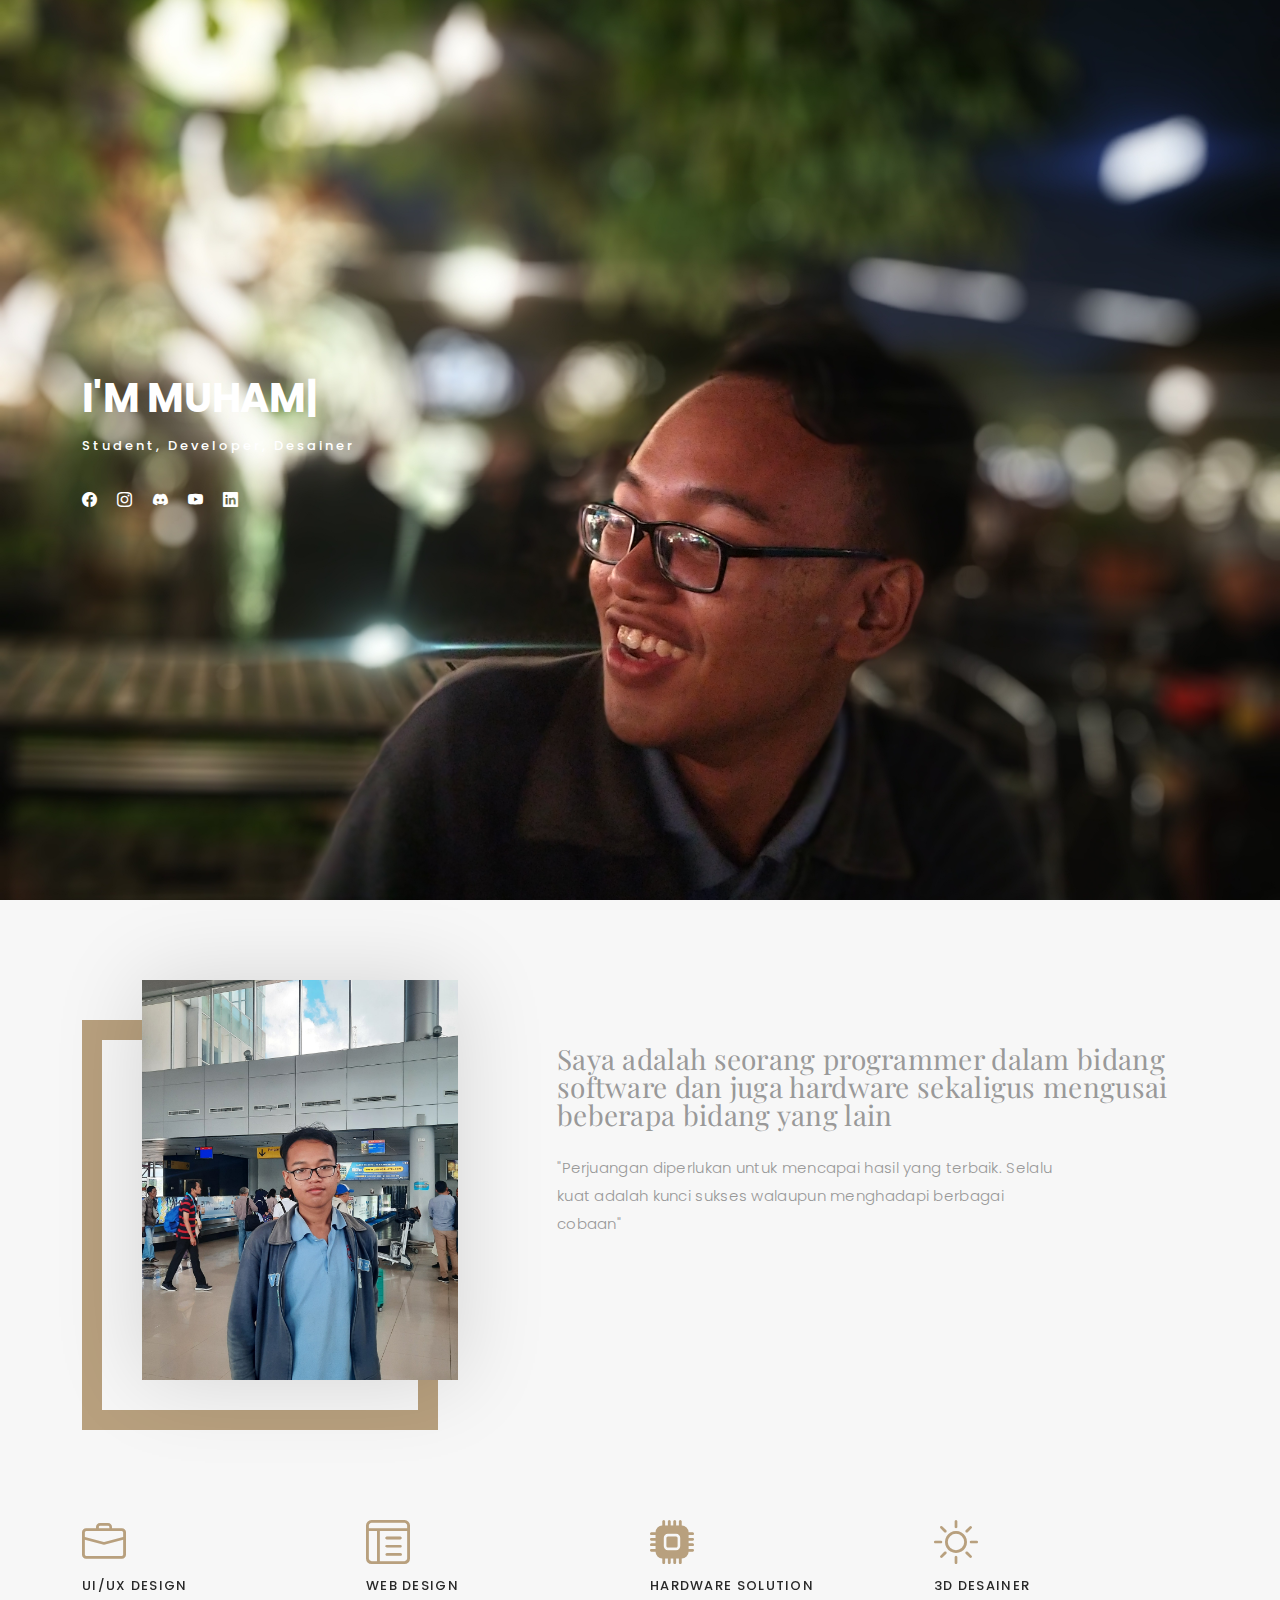
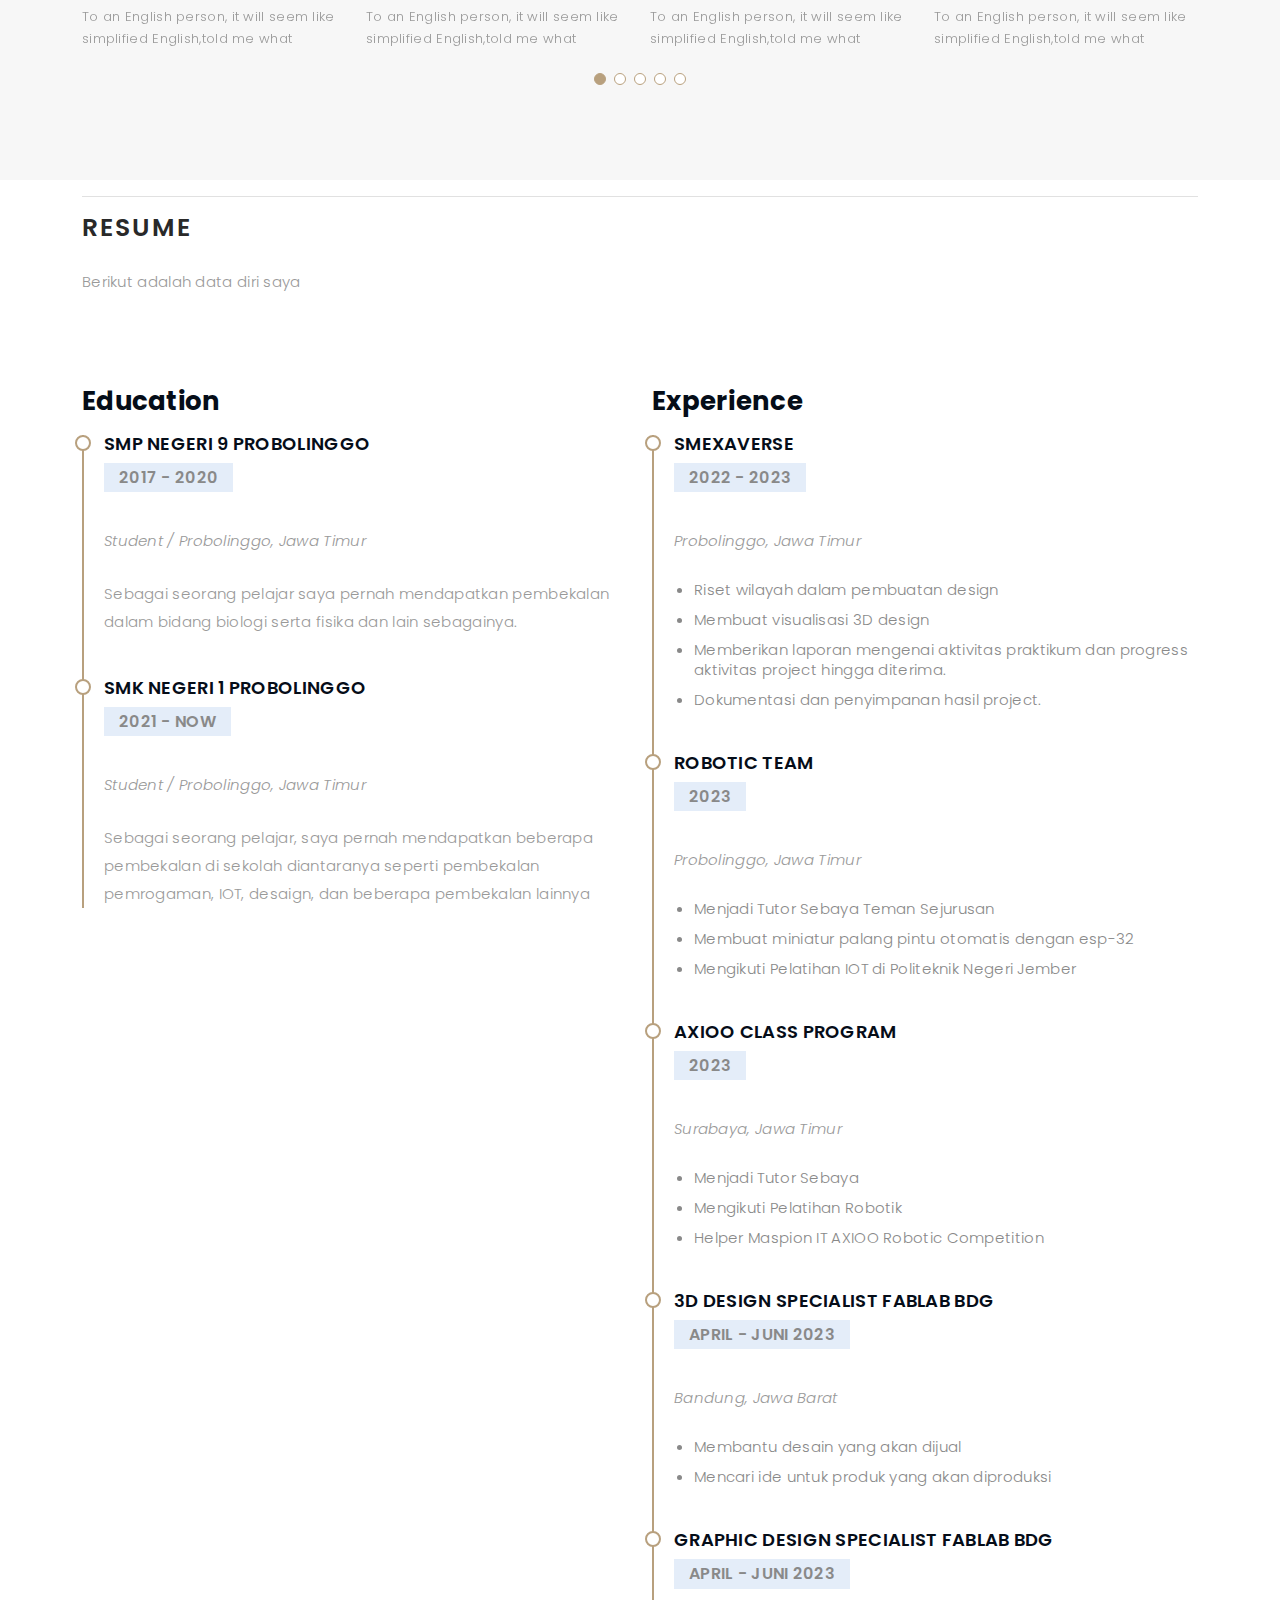
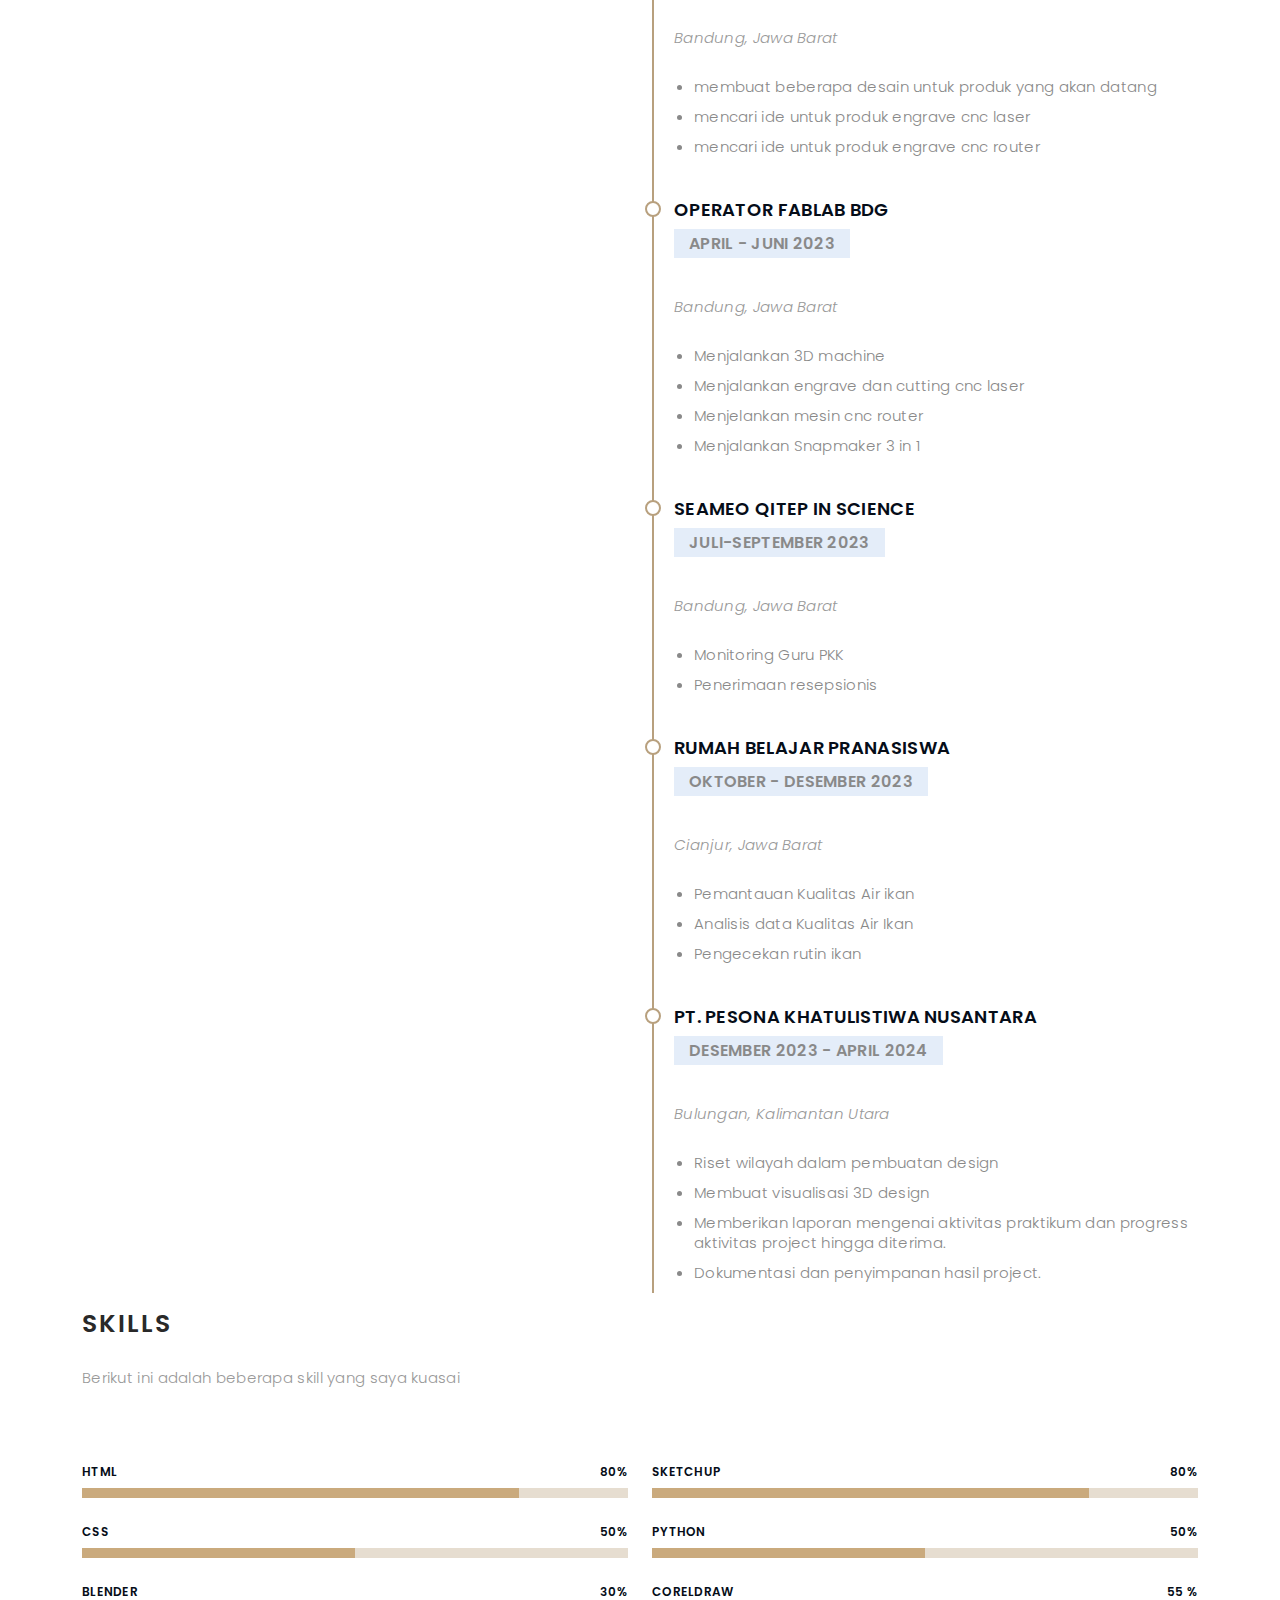
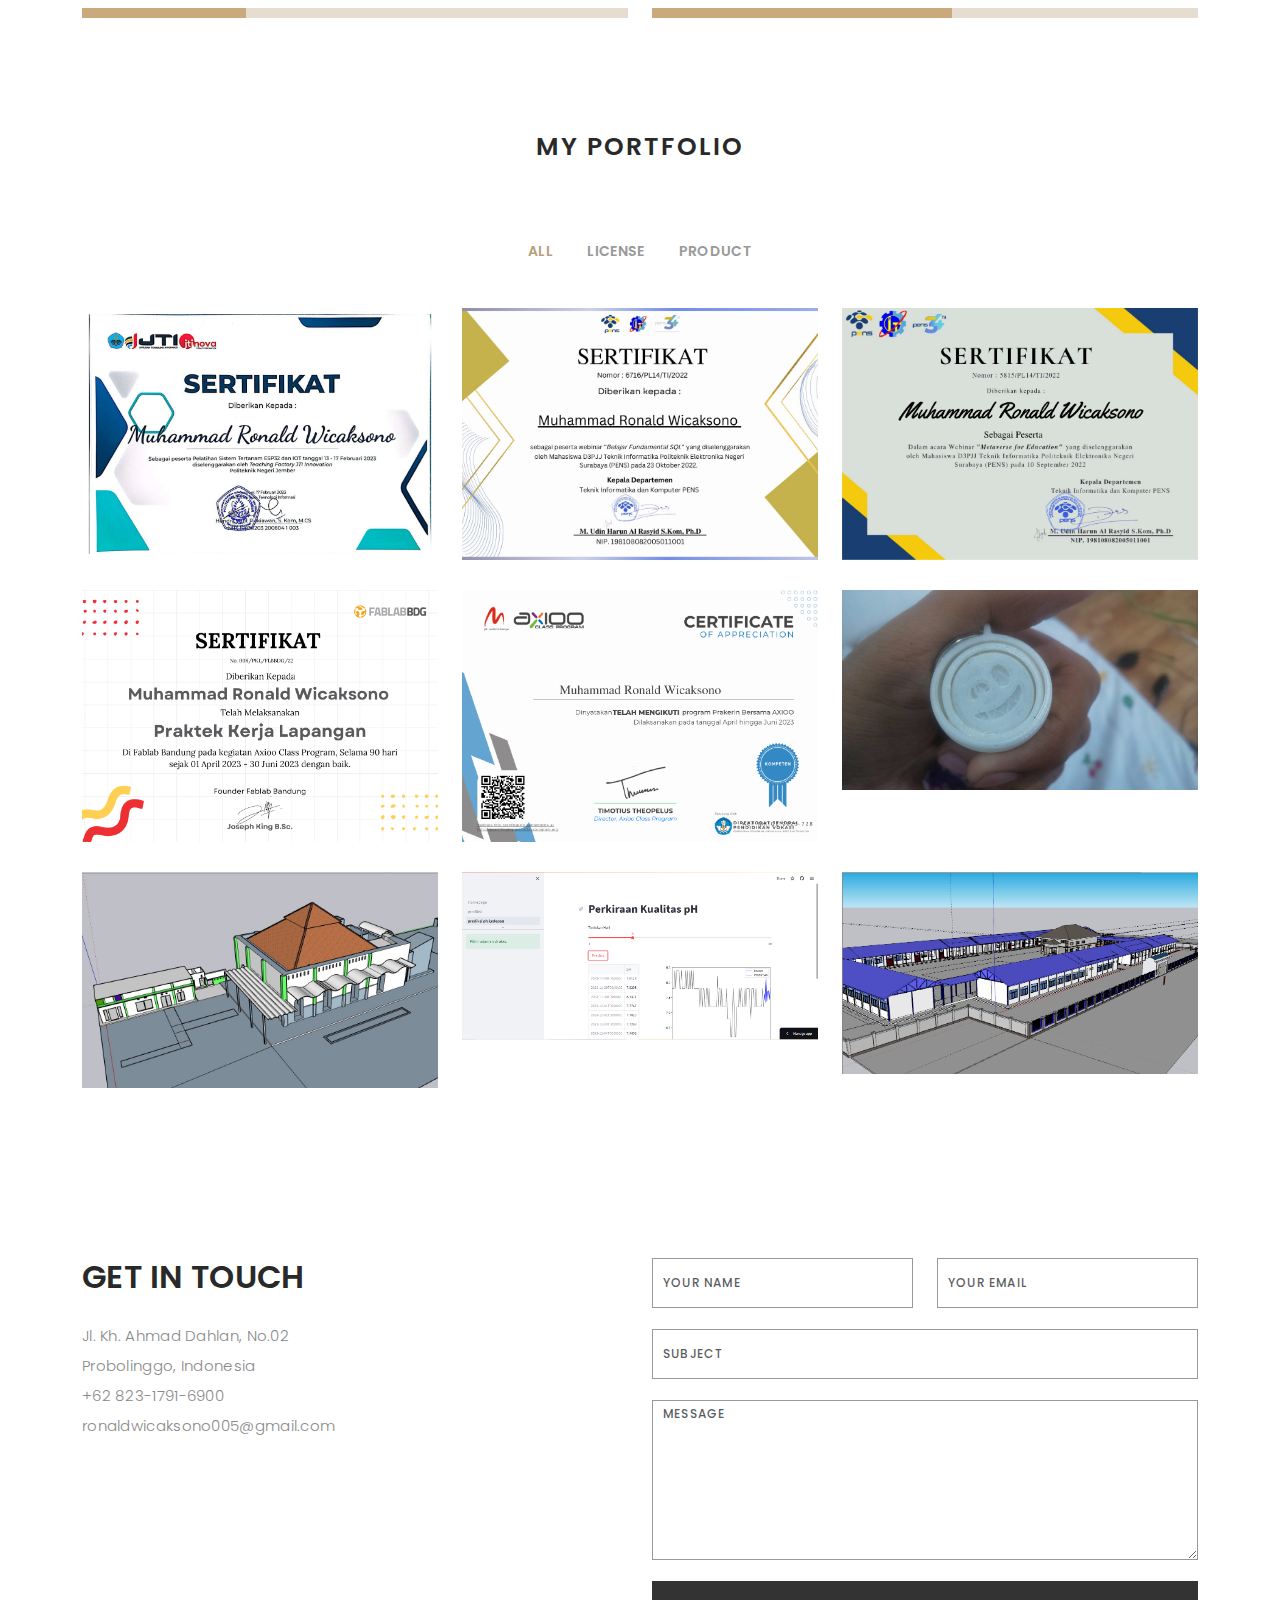
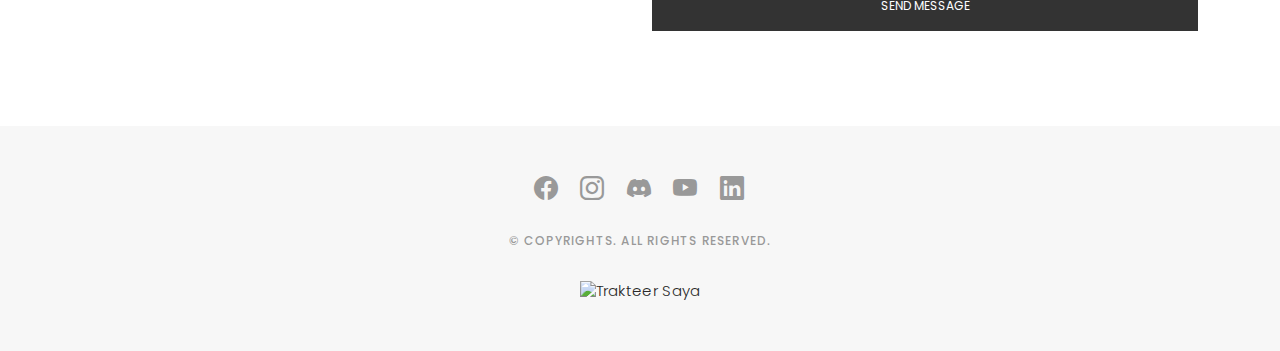
==== index.html @ e0dcb1c4 "update linkedin" ====
<!DOCTYPE html>
<html lang="en">

<head>
  <meta charset="utf-8">
  <meta content="width=device-width, initial-scale=1.0" name="viewport">

  <title>Portofolio</title>
  <meta content="" name="description">
  <meta content="" name="keywords">

  <!-- Favicons -->
  <link href="assets/img/favicon.png" rel="icon">
  <link href="assets/img/apple-touch-icon.png" rel="apple-touch-icon">

  <!-- Google Fonts -->
  <link href="https://fonts.googleapis.com/css?family=Poppins:300,300i,400,400i,500,500i,600,600i,700,700i|Playfair+Display:400,400i,500,500i,600,600i,700,700i,900,900i" rel="stylesheet">

  <!-- Vendor CSS Files -->
  <link href="assets/vendor/bootstrap/css/bootstrap.min.css" rel="stylesheet">
  <link href="assets/vendor/bootstrap-icons/bootstrap-icons.css" rel="stylesheet">
  <link href="assets/vendor/boxicons/css/boxicons.min.css" rel="stylesheet">
  <link href="assets/vendor/glightbox/css/glightbox.min.css" rel="stylesheet">
  <link href="assets/vendor/swiper/swiper-bundle.min.css" rel="stylesheet">

  <!-- Template Main CSS File -->
  <link href="assets/css/style.css" rel="stylesheet">


</head>



<body>

  <!-- ======= Header ======= -->
  <header id="header" class="fixed-top ">
    <div class="container d-flex align-items-center justify-content-between">

      <a href="index.html" class="logo"><img src="assets/img/logo-1.png" alt="" class="img-fluid"></a>
      <!-- Uncomment below if you prefer to use an text logo -->
      <!-- <h1 class="logo"><a href="index.html">Folio</a></h1> -->

      <nav id="navbar" class="navbar">
        <ul>
          <li><a class="nav-link scrollto active" href="#hero">Home</a></li>
          <li><a class="nav-link scrollto" href="#about">About</a></li>
          <li><a href="#resume" class="nav-link scrollto"> <span>Resume</span></a></li>
          <li><a class="nav-link  scrollto" href="#portfolio">Portfolio</a></li>
          <!-- <li><a class="nav-link  scrollto" href="#journal">Motivator</a></li> -->
          <li class="dropdown"><a href="#"><span>Blog</span> <i class="bi bi-chevron-down"></i></a>
            <ul>
              <li><a href="ebook.html">Ebook</a></li>
              <li><a href="video.html">Video</a></li>
              <li><a href="blog-grid.html">Blog</a></li>
            </ul>
          </li>
          <li><a class="nav-link scrollto" href="#contact">Contact</a></li>
          </ul>
          <i class="bi bi-list mobile-nav-toggle"></i>
      </nav><!-- .navbar -->

    </div>
  </header><!-- End Header -->

  <!-- ======= Hero Section ======= -->
  <div id="hero" class="home">

    <div class="container">
      <div class="hero-content">
        <h1>I'm <span class="typed" data-typed-items="Muhammad Ronald Wicaksono, Student, Developer, Desainer"></span></h1>
        <p>Student, Developer, Desainer</p>

        <ul class="list-unstyled list-social">
          <li><a href="https://www.facebook.com/roni.wicaksana.7"><i class="bi bi-facebook"></i></a></li>

          <li><a href="https://www.instagram.com/ronald_ue/"><i class="bi bi-instagram"></i></a></li>
          <li><a href="https://discord.gg/qGpp6dRfaq"><i class="bi bi-discord"></i></a></li>
          <li><a href="https://www.youtube.com/@Ronald_Wicaksono"><i class="bi bi-youtube"></i></a></li>
          <li><a href="https://www.linkedin.com/in/muhammad-ronald-wicaksono-7356532b0/"><i class="bi bi-linkedin"></i></a></li>


        </ul>
      </div>
    </div>
  </div><!-- End Hero -->

  <main id="main">

    <!-- ======= About Section ======= -->
    <div id="about" class="paddsection">
      <div class="container">
        <div class="row justify-content-between">

          <div class="col-lg-4 ">
            <div class="div-img-bg">
              <div class="about-img">
                <img src="assets/img/Ronald1.jpg" class="img-responsive" alt="me">
              </div>
            </div>
          </div>

          <div class="col-lg-7">
            <div class="about-descr">

              <p class="p-heading">Saya adalah seorang programmer dalam bidang software dan juga hardware sekaligus mengusai beberapa bidang yang lain</p>
              <p class="separator">"Perjuangan diperlukan untuk mencapai hasil yang terbaik. Selalu kuat adalah kunci sukses walaupun menghadapi berbagai cobaan"</p>

            </div>
          </div>

        </div>
      </div>
    </div><!-- End About Section -->



    <!-- =======Services Section======= -->
    <div id="services">
      <div class="container">

        <div class="services-slider swiper" data-aos="fade-up" data-aos-delay="100">
          <div class="swiper-wrapper">

            <div class="swiper-slide">
              <div class="services-block">
                <i class="bi bi-briefcase"></i>
                <span>UI/UX DESIGN</span>
                <p class="separator">To an English person, it will seem like simplified English,told me what</p>
              </div>
            </div>
      
     <!-- End testimonial item -->

           
            <div class="swiper-slide">
              <div class="services-block">
                <i class="bi bi-layout-text-window-reverse"></i>
                <span>WEB DESIGN</span>
                <p class="separator">To an English person, it will seem like simplified English,told me what</p>
              </div>
            </div>
            <!-- End testimonial item -->

            <div class="swiper-slide">
              <div class="services-block">
                <i class="bi bi-cpu-fill"></i>
                <span>Hardware Solution</span>
                <p class="separator">To an English person, it will seem like simplified English,told me what</p>
              </div>
            </div>
            <!-- End testimonial item -->

            <div class="swiper-slide">
              <div class="services-block">
                <i class="bi bi-brightness-high"></i>
                <span>3D Desainer</span>
                <p class="separator">To an English person, it will seem like simplified English,told me what</p>
              </div>
            </div>
            <!-- End testimonial item -->

            <div class="swiper-slide">
              <div class="services-block">
                <i class="bi bi-wifi"></i>
                <span>Robotic/IOT</span>
                <p class="separator">To an English person, it will seem like simplified English,told me what</p>
              </div>
            </div>
            <!-- End testimonial item -->

          </div>
          <div class="swiper-pagination"></div>
        </div>

      </div>

    </div>
    <!-- End Services Section -->

<!-- ======= Resume Section ======= -->
    <section id="resume" class="resume">
      <div class="container">

        <div class="section-title">
          <hr>
          <h2>Resume</h2>
          <p>Berikut adalah data diri saya</p>
        </div>

        <div class="row">
          <div class="col-lg-6" data-aos="fade-up">
            
          
            <h3 class="resume-title">Education</h3>
          

            <div class="resume-item">
              <h4>SMP NEGERI 9 PROBOLINGGO</h4>
              <h5>2017 - 2020</h5>
              <p><em>Student / Probolinggo, Jawa Timur</em></p>
              <p>Sebagai seorang pelajar saya pernah mendapatkan pembekalan dalam bidang biologi serta fisika dan lain sebagainya.</p>
            </div>

            <div class="resume-item">
              <h4>SMK NEGERI 1 PROBOLINGGO</h4>
              <h5>2021 - NOW</h5>
              <p><em>Student / Probolinggo, Jawa Timur</em></p>
              <p>Sebagai seorang pelajar, saya pernah mendapatkan beberapa pembekalan di sekolah diantaranya seperti pembekalan pemrogaman, IOT, desaign, dan beberapa pembekalan lainnya</p>
            </div>
          </div>



          <div class="col-lg-6" data-aos="fade-up" data-aos-delay="100">
            
            
            
            <h3 class="resume-title">Experience</h3>
            <div class="resume-item">
              <h4>SMEXAVERSE</h4>
              <h5>2022 - 2023</h5>
              <p><em>Probolinggo, Jawa Timur</em></p>
              <ul>
                <li>Riset wilayah dalam pembuatan design</li>
                <li>Membuat visualisasi 3D design</li>
                <li>Memberikan laporan mengenai aktivitas praktikum dan progress aktivitas project hingga diterima.</li>
                <li>Dokumentasi dan penyimpanan hasil project.</li>
              </ul>
            </div>

            <div class="resume-item">
              <h4>Robotic Team</h4>
              <h5>2023</h5>
              <p><em>Probolinggo, Jawa Timur</em></p>
              <ul>
                <li>Menjadi Tutor Sebaya Teman Sejurusan</li>
                <li>Membuat miniatur palang pintu otomatis dengan esp-32</li>
                <li>Mengikuti Pelatihan IOT di Politeknik Negeri Jember</li>
              </ul>
            </div>

            <div class="resume-item">
              <h4>Axioo Class Program</h4>
              <h5>2023</h5>
              <p><em>Surabaya, Jawa Timur</em></p>
              <ul>
                <li>Menjadi Tutor Sebaya</li>
                <li>Mengikuti Pelatihan Robotik</li>
                <li>Helper Maspion IT AXIOO Robotic Competition</li>
              </ul>
            </div>

            <div class="resume-item">
              <h4>3D design specialist fablab bdg</h4>
              <h5>APRIL - JUNI 2023</h5>
              <p><em>Bandung, Jawa Barat </em></p>
              <ul>
                <li>Membantu desain yang akan dijual</li>
                <li>Mencari ide untuk produk yang akan diproduksi</li>
              </ul>
            </div>


            <div class="resume-item">
              <h4>Graphic design specialist fablab bdg</h4>
              <h5>APRIL - JUNI 2023</h5>
              <p><em>Bandung, Jawa Barat</em></p>
              <ul>
                <li>membuat beberapa desain untuk produk yang akan datang</li>
                <li>mencari ide untuk produk engrave cnc laser</li>
                <li>mencari ide untuk produk engrave cnc router </li>
              </ul>
            </div>

            <div class="resume-item">
              <h4>Operator fablab bdg</h4>
              <h5>APRIL - JUNI 2023</h5>
              <p><em>Bandung, Jawa Barat</em></p>
              <ul>
                <li>Menjalankan 3D machine</li>
                <li>Menjalankan engrave dan cutting cnc laser</li>
                <li>Menjelankan mesin cnc router </li>
                <li>Menjalankan Snapmaker 3 in 1</li>
              </ul>
            </div>

            <div class="resume-item">
              <h4>Seameo Qitep In Science</h4>
              <h5>JULI-SEPTEMBER 2023</h5>
              <p><em>Bandung, Jawa Barat</em></p>
              <ul>
                <li>Monitoring Guru PKK</li>
                <li>Penerimaan resepsionis</li>
              </ul>
            </div>
           
            <div class="resume-item">
              <h4>Rumah Belajar Pranasiswa</h4>
              <h5>OKTOBER - DESEMBER 2023</h5>
              <p><em>Cianjur, Jawa Barat</em></p>
              <ul>
                <li>Pemantauan Kualitas Air ikan</li>
                <li>Analisis data Kualitas Air Ikan</li>
                <li>Pengecekan rutin ikan</li>
              </ul>
            </div>

            <div class="resume-item">
              <h4>Pt. Pesona Khatulistiwa Nusantara</h4>
              <h5>DESEMBER 2023 - APRIL 2024</h5>
              <p><em>Bulungan, Kalimantan Utara</em></p>
              <ul>
                <li>Riset wilayah dalam pembuatan design</li>
                <li>Membuat visualisasi 3D design</li>
                <li>Memberikan laporan mengenai aktivitas praktikum dan progress aktivitas project hingga diterima.</li>
                <li>Dokumentasi dan penyimpanan hasil project.</li>
              </ul>
            </div>

            
          </div>
        </div>

      </div>
    </section>
<!--resume end-->


    <section id="skills" class="skills section-bg">
      <div class="container">

        <div class="section-title">
          <h2>Skills</h2>
          <p>Berikut ini adalah beberapa skill yang saya kuasai</p>
        </div>

        <div class="row skills-content">

          <div class="col-lg-6" data-aos="fade-up">

            <div class="progress">
              <span class="skill">HTML <i class="val">80%</i></span>
              <div class="progress-bar-wrap">
                <div class="progress-bar" role="progressbar" aria-valuenow="80" aria-valuemin="0" aria-valuemax="100" style="width: 80%;"></div>
              </div>
            </div>

            <div class="progress">
              <span class="skill">CSS <i class="val">50%</i></span>
              <div class="progress-bar-wrap">
                <div class="progress-bar" role="progressbar" aria-valuenow="50" aria-valuemin="0" aria-valuemax="100" style="width: 50%;"></div>
              </div>
            </div>

            <div class="progress">
              <span class="skill">Blender <i class="val">30%</i></span>
              <div class="progress-bar-wrap">
                <div class="progress-bar" role="progressbar" aria-valuenow="30" aria-valuemin="0" aria-valuemax="100" style="width: 30%;"></div>
              </div>
            </div>

          </div>

          <div class="col-lg-6" data-aos="fade-up" data-aos-delay="100">

            <div class="progress">
              <span class="skill">Sketchup <i class="val">80%</i></span>
              <div class="progress-bar-wrap">
                <div class="progress-bar" role="progressbar" aria-valuenow="80" aria-valuemin="0" aria-valuemax="100"style="width: 80%;"></div>
              </div>
            </div>

            <div class="progress">
              <span class="skill">python <i class="val">50%</i></span>
              <div class="progress-bar-wrap">
                <div class="progress-bar" role="progressbar" aria-valuenow="50" aria-valuemin="0" aria-valuemax="100" style="width: 50%;"></div>
              </div>
            </div>

            <div class="progress">
              <span class="skill">Coreldraw <i class="val">55 %</i></span>
              <div class="progress-bar-wrap">
                <div class="progress-bar" role="progressbar" aria-valuenow="55" aria-valuemin="0" aria-valuemax="100" style="width: 55%;"></div>
              </div>
            </div>

          </div>

        </div>

      </div>
    </section><!-- End Skills Section -->


    <!-- ======= Portfolio Section ======= -->
    <div id="portfolio" class="paddsection">

      <div class="container">
        <div class="section-title text-center">
          <h2>My Portfolio</h2>
        </div>
      </div>

      <div class="container">

        <div class="row">
          <div class="col-lg-12 d-flex justify-content-center">
            <ul id="portfolio-flters">
              <li data-filter="*" class="filter-active">All</li>
              <li data-filter=".filter-app">License</li>
              <li data-filter=".filter-card">Product</li>
            </ul>
          </div>
        </div>

        <div class="row portfolio-container">

          <div class="col-lg-4 col-md-6 portfolio-item filter-app">
            <img src="assets/img/portfolio/019f91025c5849c688b2c9b4520b6557-1.png" class="img-fluid" alt="">
            <div class="portfolio-info">
              <h4>Pelatihan Robotik Politeknik jember</h4>
              <p>IOT</p>
              <a href="assets/img/portfolio/019f91025c5849c688b2c9b4520b6557-1.png" data-gallery="portfolioGallery" class="portfolio-lightbox preview-link" title="Sertifikat"><i class="bx bx-plus"></i></a>
              <a href="portfolio-details.html" class="details-link" title="More Details"><i class="bx bx-link"></i></a>
            </div>
          </div>

          <div class="col-lg-4 col-md-6 portfolio-item filter-app">
            <img src="assets/img/portfolio/4D00048D-CD06-4955-98D0-FE4026859D26.jpg" class="img-fluid" alt="">
            <div class="portfolio-info">
              <h4>Webinar SQL PENS</h4>
              <p>Fundamental SQL</p>
              <a href="assets/img/portfolio/4D00048D-CD06-4955-98D0-FE4026859D26.jpg" data-gallery="portfolioGallery" class="portfolio-lightbox preview-link" title="Sertifikat"><i class="bx bx-plus"></i></a>
              <a href="portfolio-details.html" class="details-link" title="More Details"><i class="bx bx-link"></i></a>
            </div>
          </div>

          <div class="col-lg-4 col-md-6 portfolio-item filter-app">
            <img src="assets/img/portfolio/Muhammad Ronald Wicaksono-1.png" class="img-fluid" alt="">
            <div class="portfolio-info">
              <h4>Metaverse Education PENS</h4>
              <p>Fundamental Metaverse</p>
              <a href="assets/img/portfolio/Muhammad Ronald Wicaksono-1.png" data-gallery="portfolioGallery" class="portfolio-lightbox preview-link" title="Sertifikat"><i class="bx bx-plus"></i></a>
              <a href="portfolio-details.html" class="details-link" title="More Details"><i class="bx bx-link"></i></a>
            </div>
          </div>

          <div class="col-lg-4 col-md-6 portfolio-item filter-app">
            <img src="assets/img/portfolio/Sertifikat Fablab Bandung-5.png" class="img-fluid" alt="">
            <div class="portfolio-info">
              <h4>Fablab Bandung</h4>
              <p>Praktek Kerja Lapangan</p>
              <a href="assets/img/portfolio/Sertifikat Fablab Bandung-5.png" data-gallery="portfolioGallery" class="portfolio-lightbox preview-link" title="Sertifikat"><i class="bx bx-plus"></i></a>
              <a href="portfolio-details.html" class="details-link" title="More Details"><i class="bx bx-link"></i></a>
            </div>
          </div>

          <div class="col-lg-4 col-md-6 portfolio-item filter-app">
            <img src="assets/img/portfolio/muhammad-ronald-wicaksono-axioo.png" class="img-fluid" alt="">
            <div class="portfolio-info">
              <h4>AXIOO</h4>
              <p>Praktek Kerja Lapangan</p>
              <a href="assets/img/portfolio/muhammad-ronald-wicaksono-axioo.png" data-gallery="portfolioGallery" class="portfolio-lightbox preview-link" title="Sertifikat"><i class="bx bx-plus"></i></a>
              <a href="portfolio-details.html" class="details-link" title="More Details"><i class="bx bx-link"></i></a>
            </div>
          </div>


          <div class="col-lg-4 col-md-6 portfolio-item filter-card">
            <img src="assets/img/portfolio/WhatsApp Image 2023-07-04 at 06.11.07.jpg" class="img-fluid" alt="">
            <div class="portfolio-info">
              <h4>3D PRINT</h4>
              <p>Emoji dan lainnya</p>
              <a href="assets/img/portfolio/WhatsApp Image 2023-07-04 at 06.11.07.jpg" data-gallery="portfolioGallery" class="portfolio-lightbox preview-link" title="produk"><i class="bx bx-plus"></i></a>
              <a href="portfolio-details.html" class="details-link" title="More Details"><i class="bx bx-link"></i></a>
            </div>
          </div>

         
          <div class="col-lg-4 col-md-6 portfolio-item filter-card">
            <img src="assets/img/portfolio/Screenshot 2023-07-03 134053.jpg" class="img-fluid" alt="">
            <div class="portfolio-info">
              <h4>Musholla dan ruang pramuka SMKN 1 PROBOLINGGO</h4>
              <p>Metaverse 2022</p>
              <a href="assets/img/portfolio/Screenshot 2023-07-03 134053.jpg" data-gallery="portfolioGallery" class="portfolio-lightbox preview-link" title="produk"><i class="bx bx-plus"></i></a>
              <a href="portfolio-details.html" class="details-link" title="More Details"><i class="bx bx-link"></i></a>
            </div> 
          </div>

            <div class="col-lg-4 col-md-6 portfolio-item filter-card">
            <img src="assets/img/portfolio/Capture2.PNG" class="img-fluid" alt="">
            <div class="portfolio-info">
              <h4>Prediksi Kualitas Air Ikan Nila</h4>
              <p>Rumah Belajar Pranasiswa</p>
              <a href="assets/img/portfolio/Capture2.PNG" data-gallery="portfolioGallery" class="portfolio-lightbox preview-link" title="produk"><i class="bx bx-plus"></i></a>
              <a href="portfolio-details.html" class="details-link" title="More Details"><i class="bx bx-link"></i></a>
            </div> 
          </div>


          <div class="col-lg-4 col-md-6 portfolio-item filter-card">
            <img src="assets/img/portfolio/rancangan SMA.png" class="img-fluid" alt="">
            <div class="portfolio-info">
              <h4>Rancangan Sekolah Menengah Atas</h4>
              <p>Metaverse 2024</p>
              <a href="assets/img/portfolio/rancangan SMA.png" data-gallery="portfolioGallery" class="portfolio-lightbox preview-link" title="produk"><i class="bx bx-plus"></i></a>
              <a href="portfolio-details.html" class="details-link" title="More Details"><i class="bx bx-link"></i></a>
            </div> 
          </div>








        </div>
      </div>
    </div>
    






    
    
    <!-- End Portfolio Section -->

    <!-- ======= Journal Section ======= -->
    <!-- <div id="journal" class="text-left paddsection">

      <div class="container">
        <div class="section-title text-center">
          <h2>Motivator</h2>
        </div>
      </div>

        <div class="container">
          <div class="journal-block">
            <div class="row">

              <div class="col-lg-4 col-md-6">
                <div class="journal-info">

                  <img src="assets/img/download (3).jpeg" class="img-responsive" alt="img"></a>

                  <div class="journal-txt">

                    <h4>Cak Lontong</h4>

                    <p class="separator">"Hidup ini adalah pilihan, anda harus menentukannya sekarang, atau pilihan itu yang akan menentukan 
                      hidup anda sekarang, itu akan sangat sakit, seperti saya. nanti."</p>

                  </div>

                </div>
              </div>

              <div class="col-lg-4 col-md-6">
                <div class="journal-info">

                <img src="assets/img/1200x600-viral-tulisan-almarhum-dono-warkop-kritik-polisi-beperut-gendut-200714b.jpg" class="img-responsive" alt="img"></a>

                  <div class="journal-txt">

                    <h4>Dono</h4>
                    <p class="separator">"Status sosial tampaknya menjadi penting dalam kehidupan kita. Siapa yang bicara dan bukan apa yang dibicarakan masih menjadi gaya hidup kita."
                    </p>

                  </div>

                </div>
              </div>

              <div class="col-lg-4 col-md-6">
                <div class="journal-info">

                  <img src="assets/img/download (2).jpeg" class="img-responsive" alt="img"></a>

                  <div class="journal-txt">

                    <h4>ALBERT EINSTAIN</h4>
                    <p class="separator">"A person who never made a mistake never tried anything new."
                    </p>

                  </div>

                </div>
              </div>

            </div>
          </div>
        </div>

    </div> -->
    

    <!-- ======= Contact Section ======= -->
    <div id="contact" class="paddsection">
      <div class="container">
        <div class="contact-block1">
          <div class="row">

            <div class="col-lg-6">
              <div class="contact-contact">

                <h2 class="mb-30">GET IN TOUCH</h2>

                <ul class="contact-details">
                  <li><span>Jl. Kh. Ahmad Dahlan, No.02</span></li>
                  <li><span>Probolinggo, Indonesia</span></li>
                  <li><span>+62 823-1791-6900</span></li>
                  <li><span>ronaldwicaksono005@gmail.com</span></li>
                </ul>

              </div>
            </div>

            <div class="col-lg-6">
              <form action="forms/contact.php" method="post" role="form" class="php-email-form">
                <div class="row gy-3">

                  <div class="col-lg-6">
                    <div class="form-group contact-block1">
                      <input type="text" name="name" class="form-control" id="name" placeholder="Your Name" required>
                    </div>
                  </div>

                  <div class="col-lg-6">
                    <div class="form-group">
                      <input type="email" class="form-control" name="email" id="email" placeholder="Your Email" required>
                    </div>
                  </div>

                  <div class="col-lg-12">
                    <div class="form-group">
                      <input type="text" class="form-control" name="subject" id="subject" placeholder="Subject" required>
                    </div>
                  </div>

                  <div class="col-lg-12">
                    <div class="form-group">
                      <textarea class="form-control" name="message" placeholder="Message" required></textarea>
                    </div>
                  </div>

                  <div class="col-lg-12">
                    <div class="loading">Loading</div>
                    <div class="error-message"></div>
                    <div class="sent-message">Your message has been sent. Thank you!</div>
                  </div>

                  <div class="mt-0">
                    <input type="submit" class="btn btn-defeault btn-send" value="Send message">
                  </div>

                </div>
              </form>
            </div>
          </div>
        </div>
      </div>
    </div><!-- End Contact Section -->

  </main><!-- End #main -->

  <!-- ======= Footer ======= -->
  <div id="footer" class="text-center">
    <div class="container">
      <div class="socials-media text-center">

        <ul class="list-unstyled">
          <li><a href="https://www.facebook.com/roni.wicaksana.7"><i class="bi bi-facebook"></i></a></li>
          
          <li><a href="https://www.instagram.com/ronald_ue/"><i class="bi bi-instagram"></i></a></li>
          <li><a href="https://discord.gg/qGpp6dRfaq"><i class="bi bi-discord"></i></a></li>
          <li><a href="https://www.youtube.com/@Ronald_Wicaksono"><i class="bi bi-youtube"></i></a></li>
          <li><a href="https://www.linkedin.com/in/muhammad-ronald-wicaksono-7356532b0/"><i class="bi bi-linkedin"></i></a></li>
        
        </ul>

      </div>

      <p>&copy; Copyrights. All rights reserved.</p>
      <a href="https://trakteer.id/RonaldWicaksono" target="_blank"><img id="wse-buttons-preview" src="https://cdn.trakteer.id/images/embed/trbtn-red-1.png" height="40" style="border:0px;height:40px;" alt="Trakteer Saya"></a>
      <div class="credits">
      
        
      </div>

    </div>
  </div><!-- End Footer -->

  <a href="#" class="back-to-top d-flex align-items-center justify-content-center"><i class="bi bi-arrow-up-short"></i></a>

  <!-- Vendor JS Files -->
  <script src="assets/vendor/bootstrap/js/bootstrap.bundle.min.js"></script>
  <script src="assets/vendor/glightbox/js/glightbox.min.js"></script>
  <script src="assets/vendor/isotope-layout/isotope.pkgd.min.js"></script>
  <script src="assets/vendor/swiper/swiper-bundle.min.js"></script>
  <script src="assets/vendor/typed.js/typed.umd.js"></script>
  <script src="assets/vendor/php-email-form/validate.js"></script>

  <!-- Template Main JS File -->
  <script src="assets/js/main.js"></script>

</body>

</html>
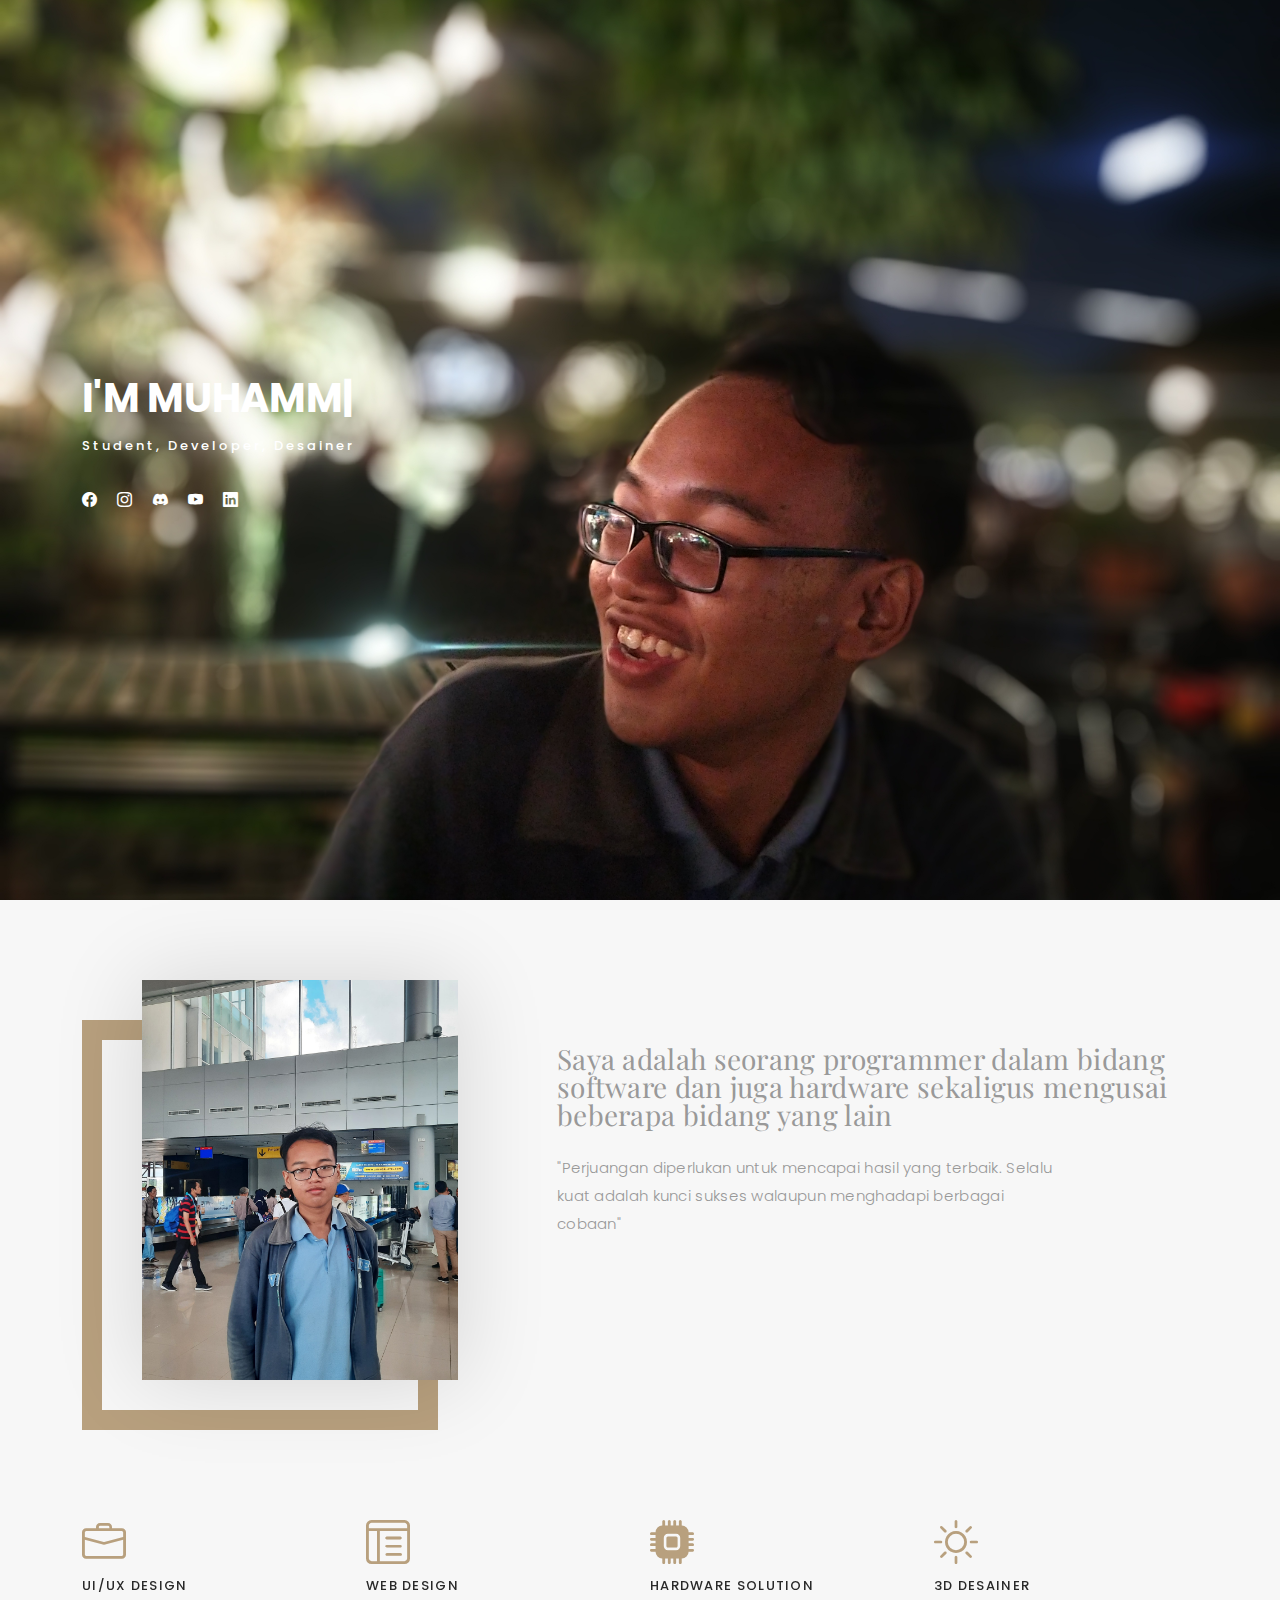
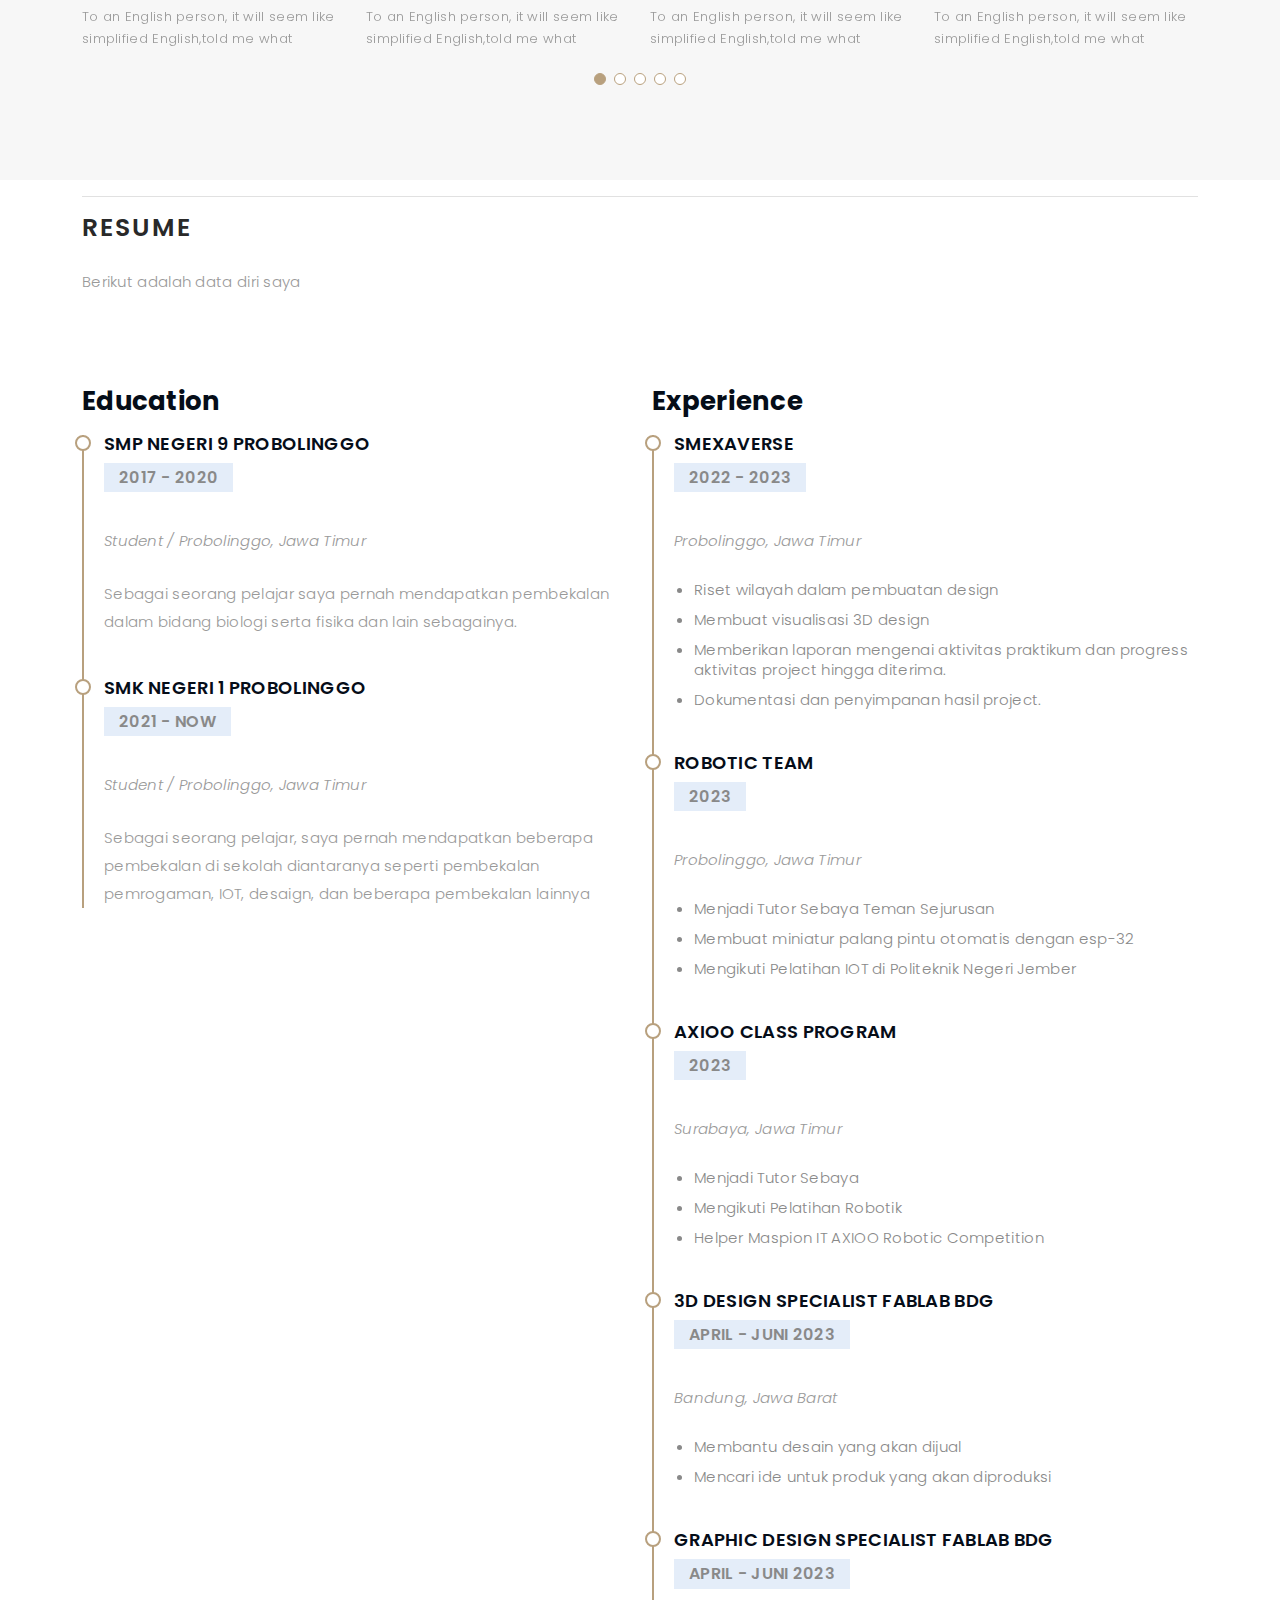
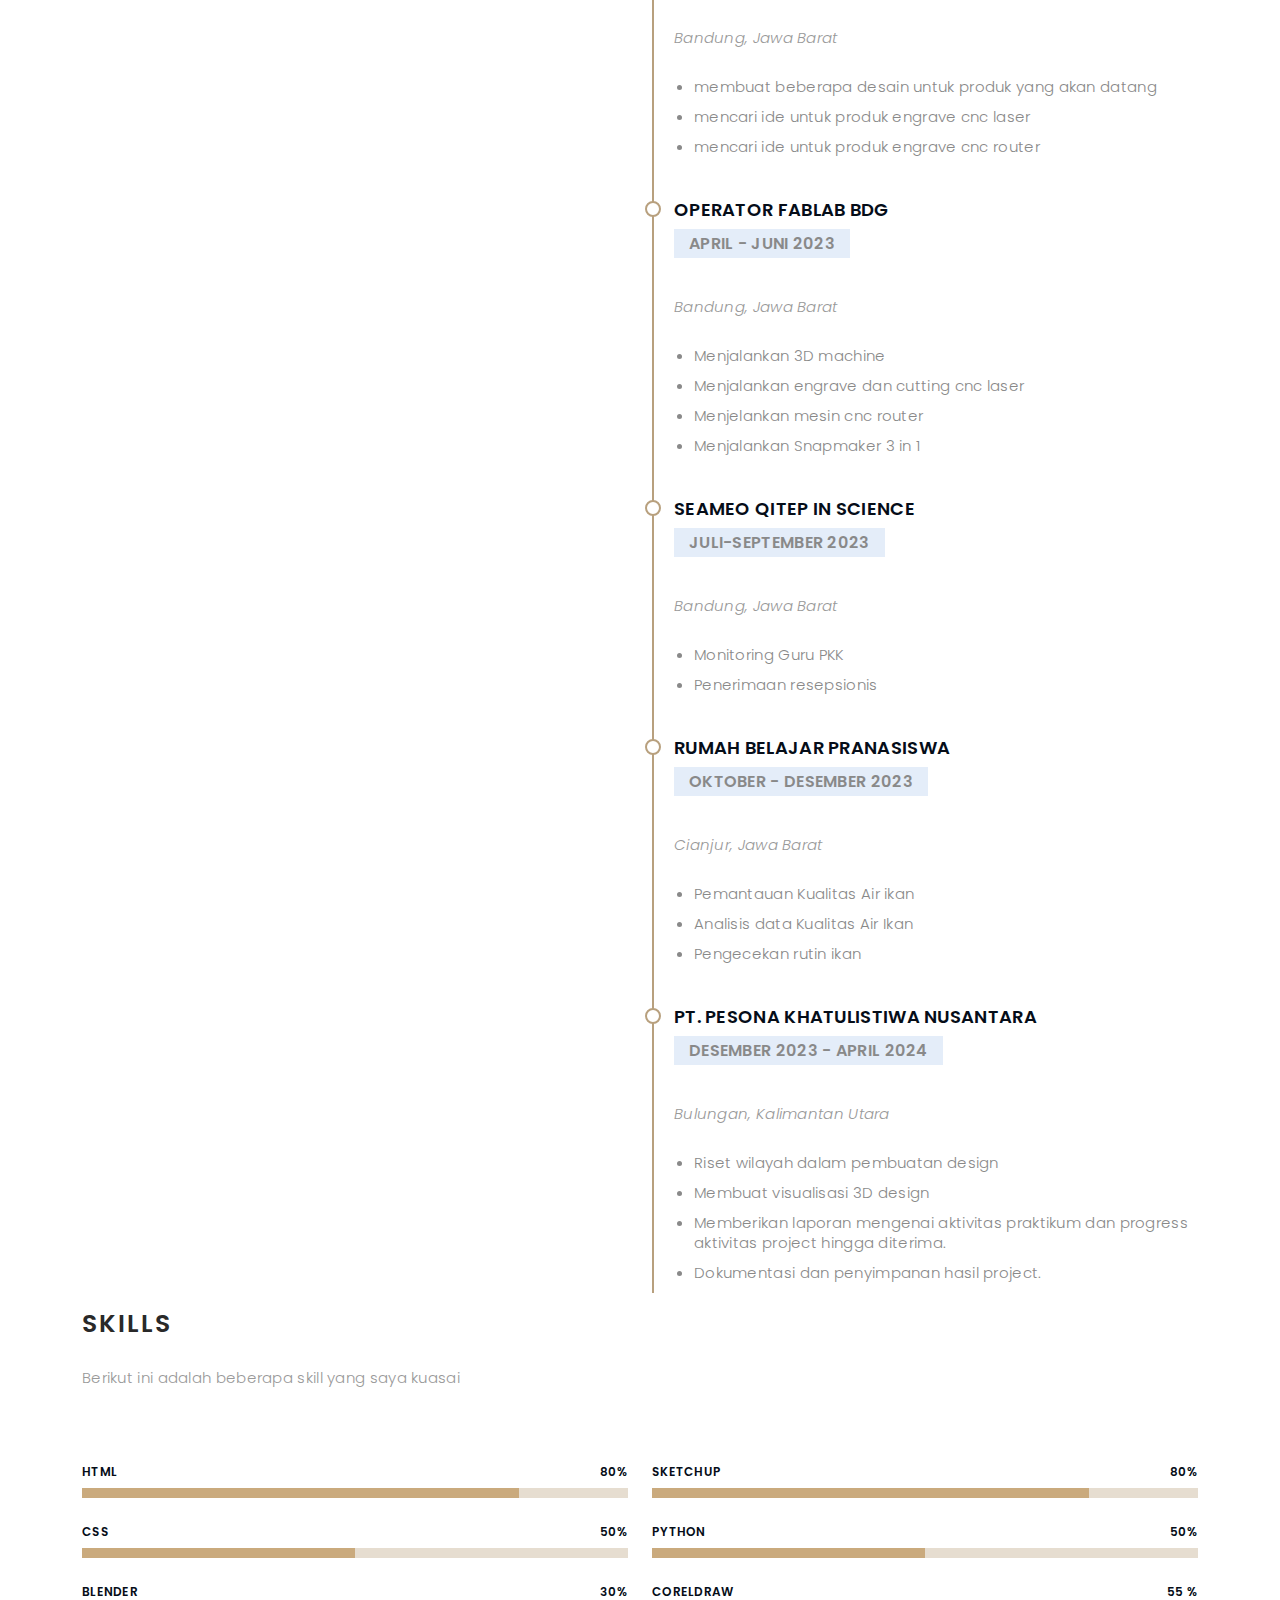
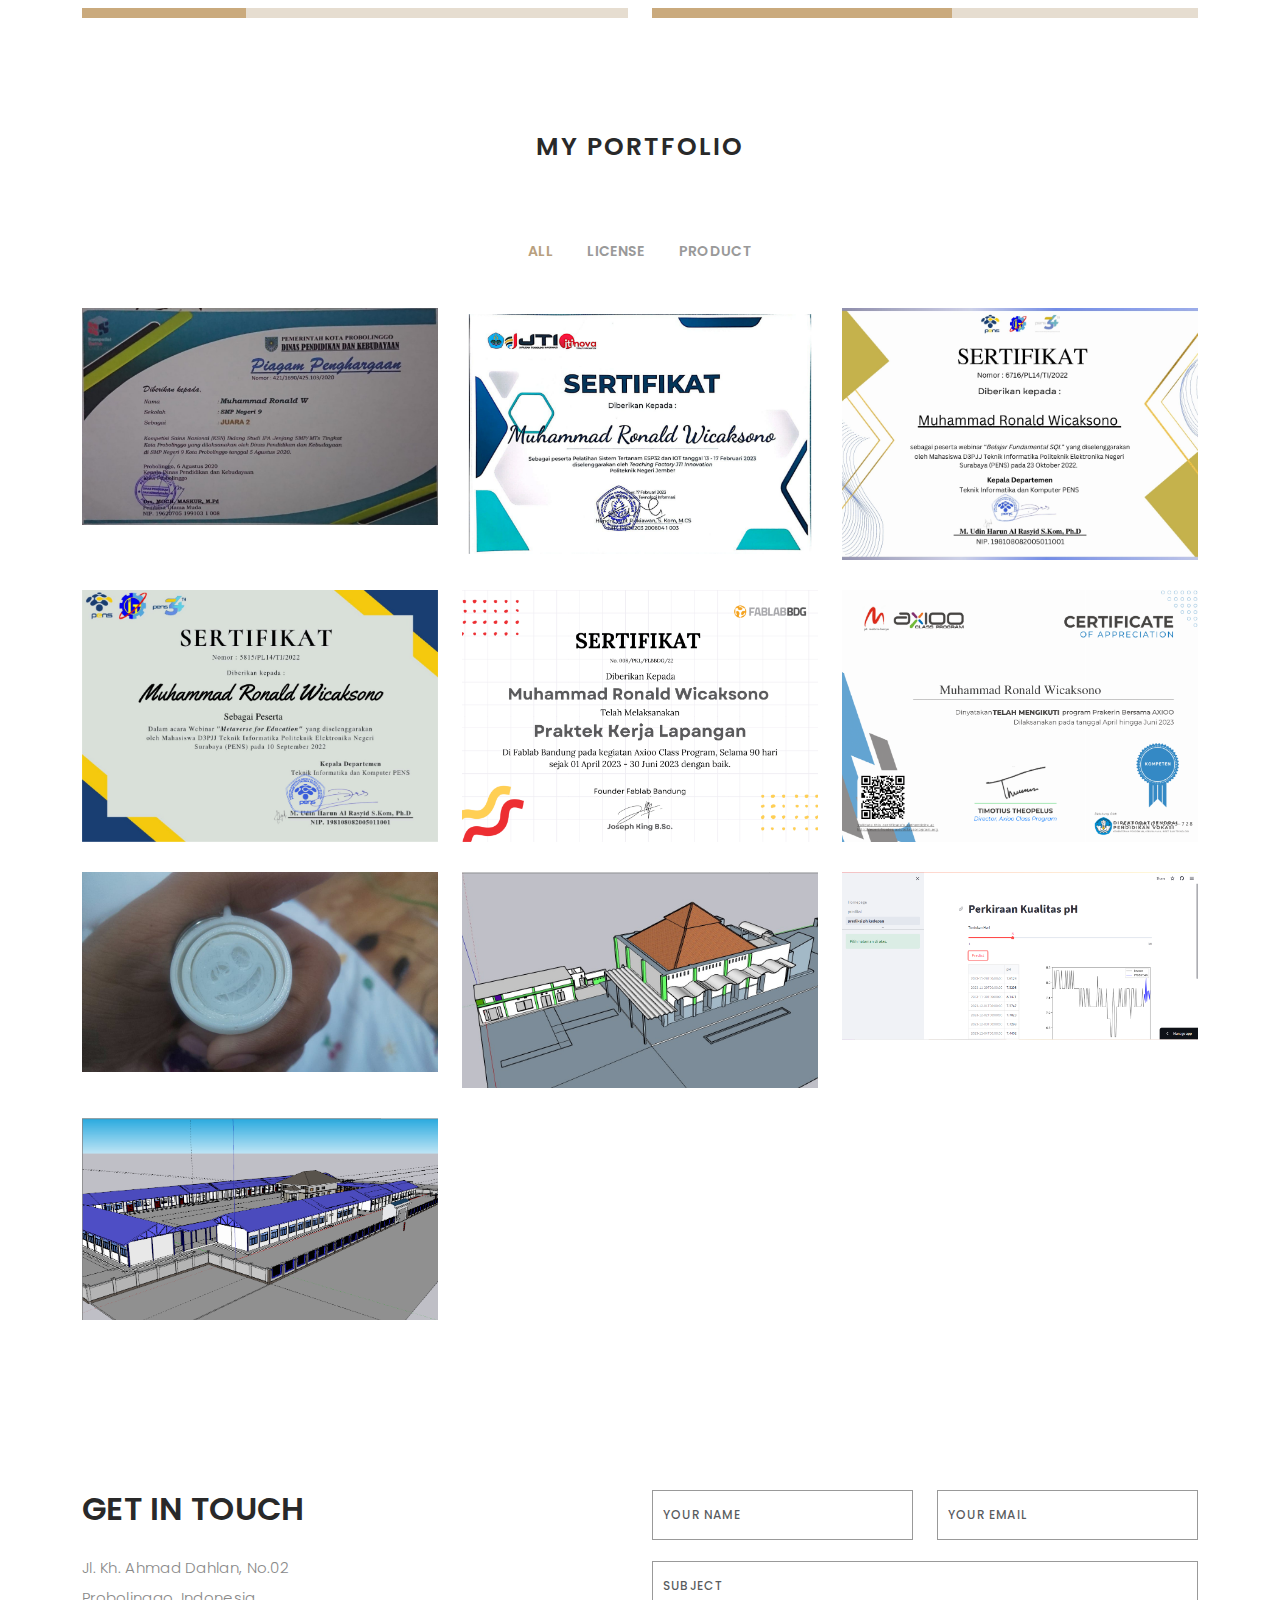
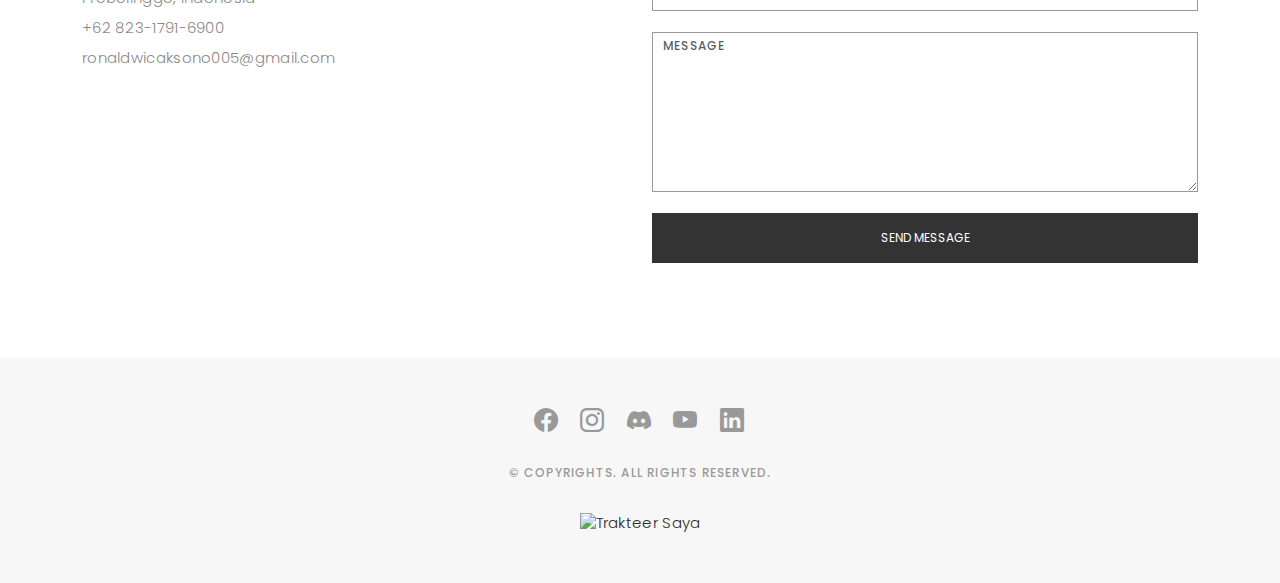
==== commit faacf85a: "update piagam" ====
--- a/index.html
+++ b/index.html
@@ -415,6 +415,19 @@
         </div>
 
         <div class="row portfolio-container">
+          
+          <div class="col-lg-4 col-md-6 portfolio-item filter-app">
+            <img src="assets/img/portfolio/Image-026_21_17_10.jpg" class="img-fluid" alt="">
+            <div class="portfolio-info">
+              <h4>Olimpiade Sains Nasional Tingkat Kota</h4>
+              <p>Juara 2</p>
+              <a href="assets/img/portfolio/Image-026_21_17_10.jpg" data-gallery="portfolioGallery" class="portfolio-lightbox preview-link" title="Sertifikat"><i class="bx bx-plus"></i></a>
+              <a href="portfolio-details.html" class="details-link" title="More Details"><i class="bx bx-link"></i></a>
+            </div>
+          </div>
+
+
+
 
           <div class="col-lg-4 col-md-6 portfolio-item filter-app">
             <img src="assets/img/portfolio/019f91025c5849c688b2c9b4520b6557-1.png" class="img-fluid" alt="">
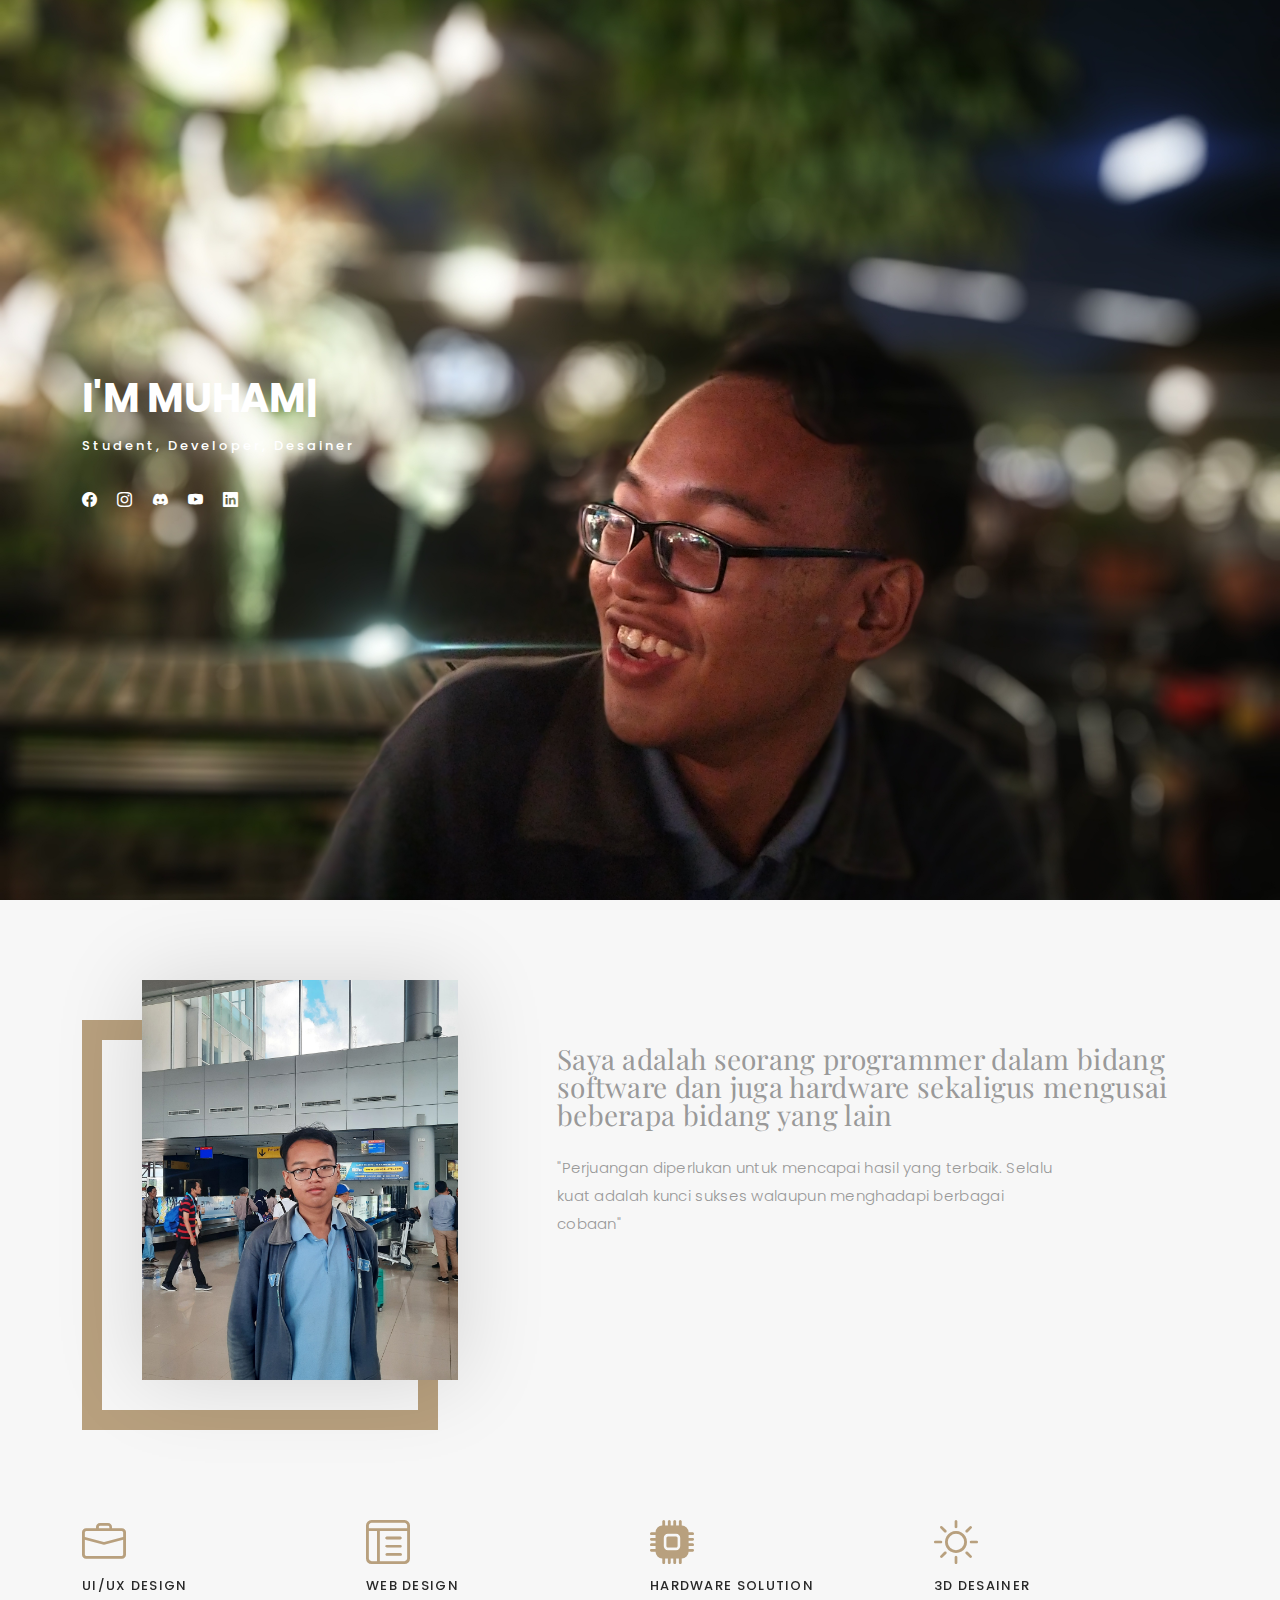
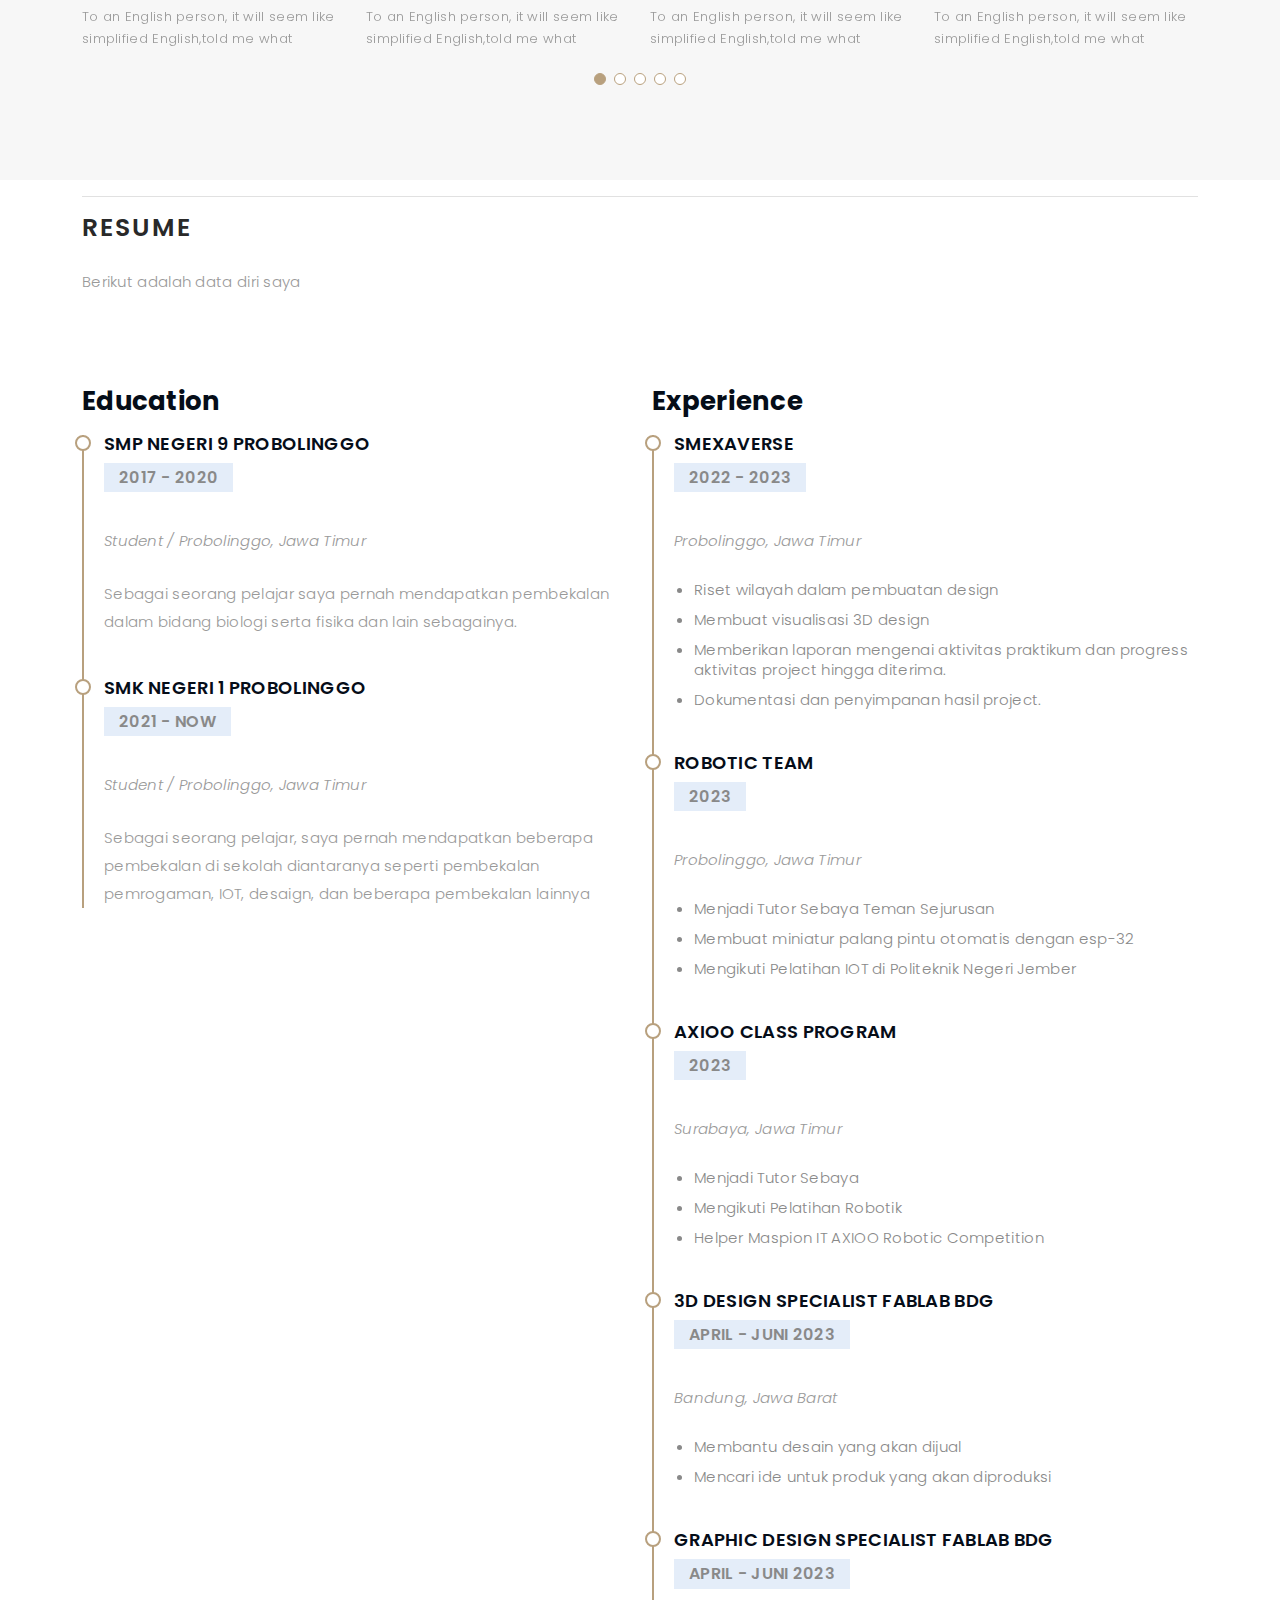
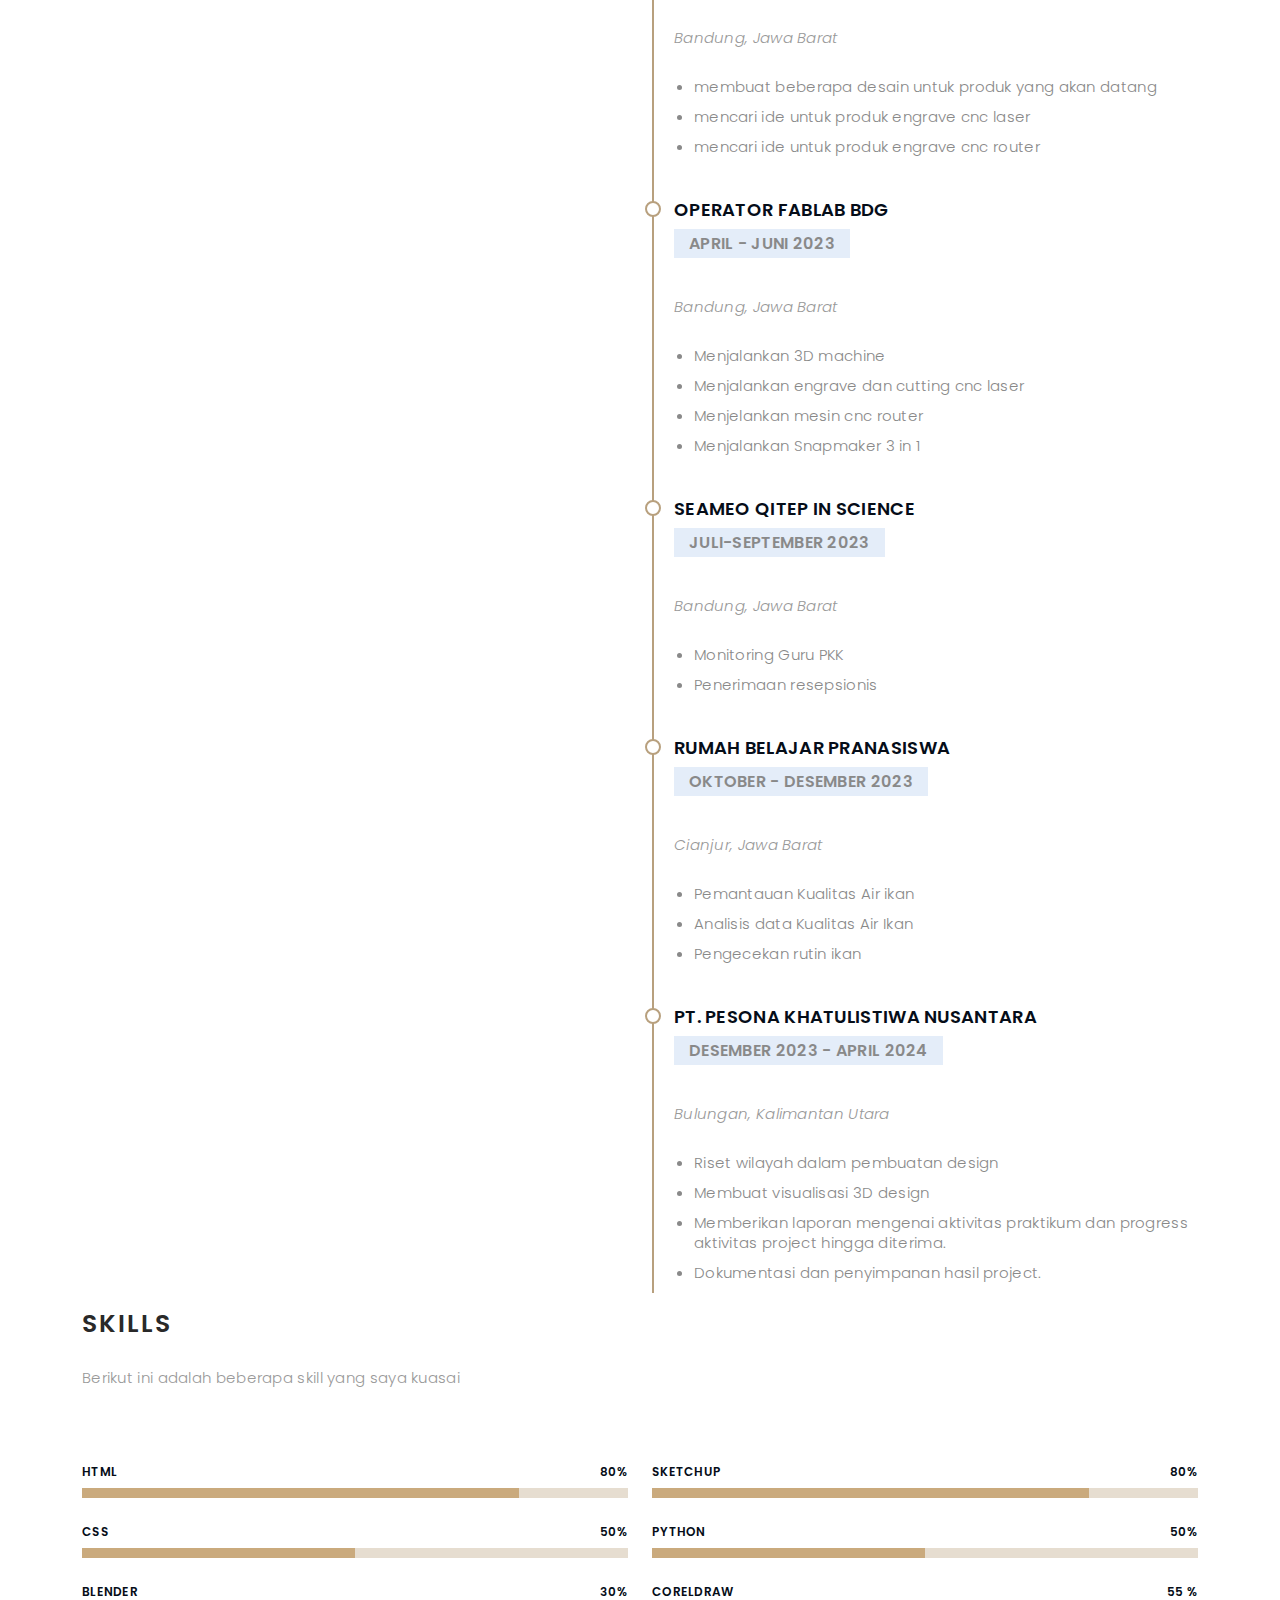
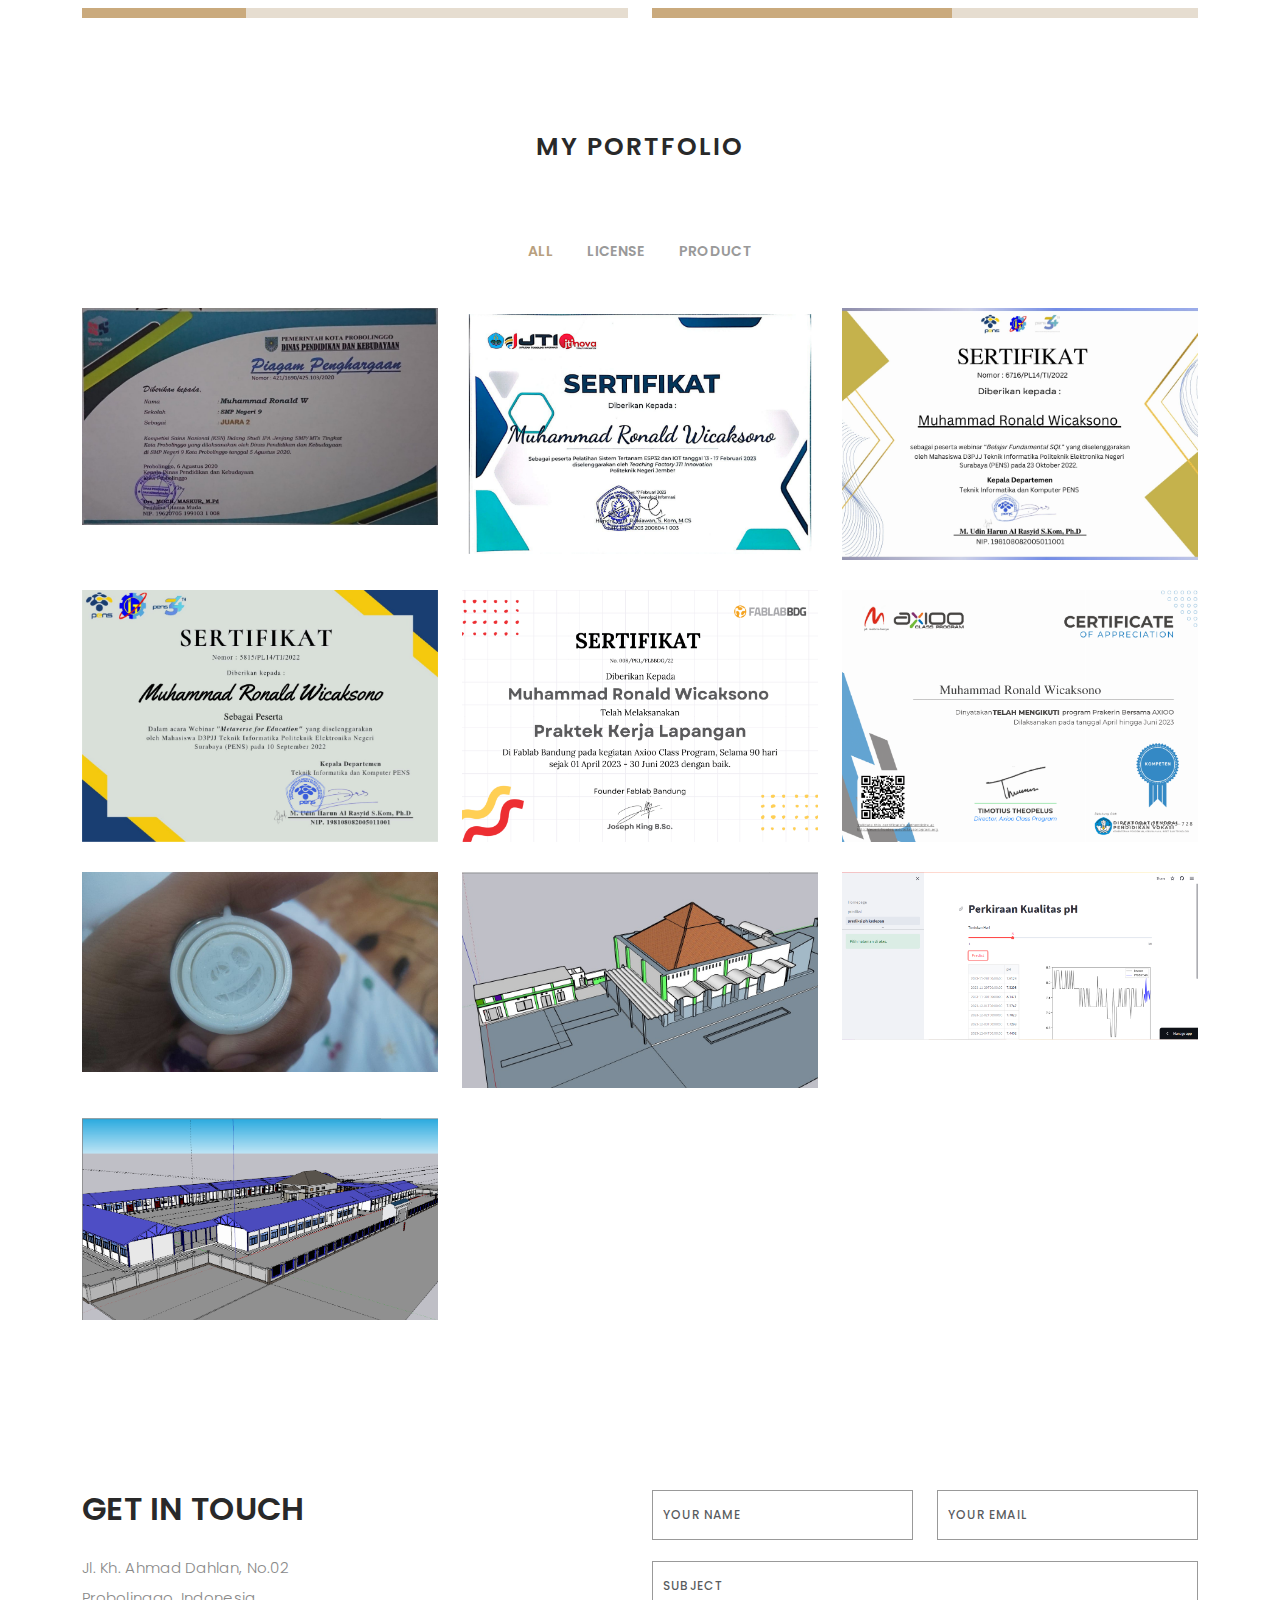
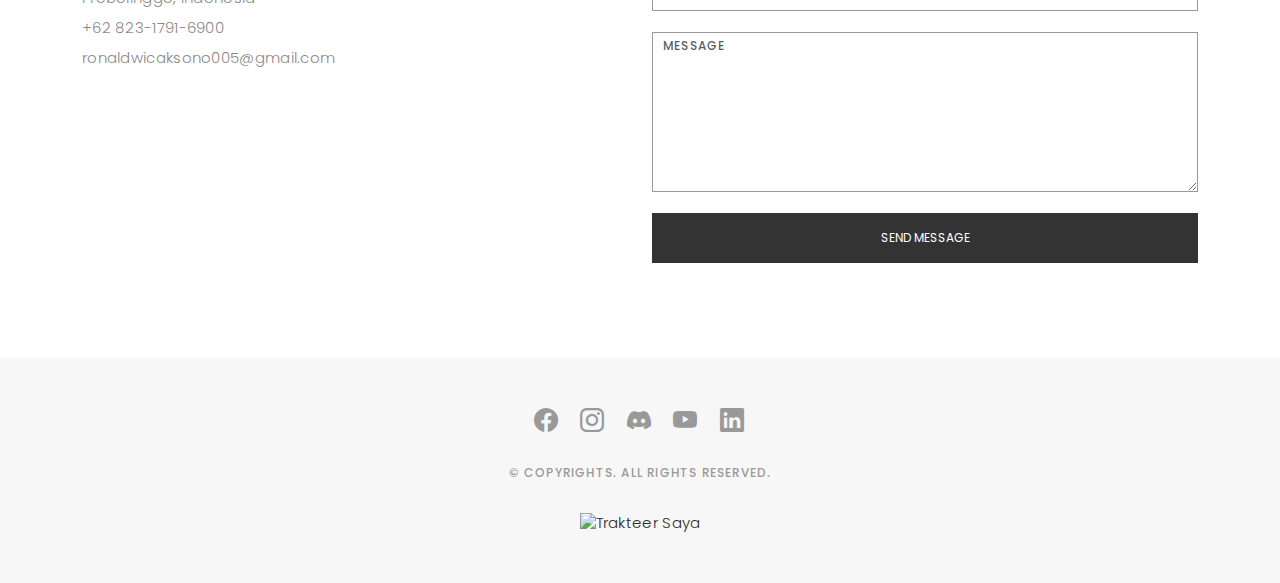
==== commit 04a6b233: "update piagam" ====
--- a/index.html
+++ b/index.html
@@ -419,14 +419,12 @@
           <div class="col-lg-4 col-md-6 portfolio-item filter-app">
             <img src="assets/img/portfolio/Image-026_21_17_10.jpg" class="img-fluid" alt="">
             <div class="portfolio-info">
-              <h4>Olimpiade Sains Nasional Tingkat Kota</h4>
+              <h4>Olimpiade Sains Nasional Jenjang SMP Tingkat Kota</h4>
               <p>Juara 2</p>
               <a href="assets/img/portfolio/Image-026_21_17_10.jpg" data-gallery="portfolioGallery" class="portfolio-lightbox preview-link" title="Sertifikat"><i class="bx bx-plus"></i></a>
               <a href="portfolio-details.html" class="details-link" title="More Details"><i class="bx bx-link"></i></a>
             </div>
           </div>
-
-
 
 
           <div class="col-lg-4 col-md-6 portfolio-item filter-app">
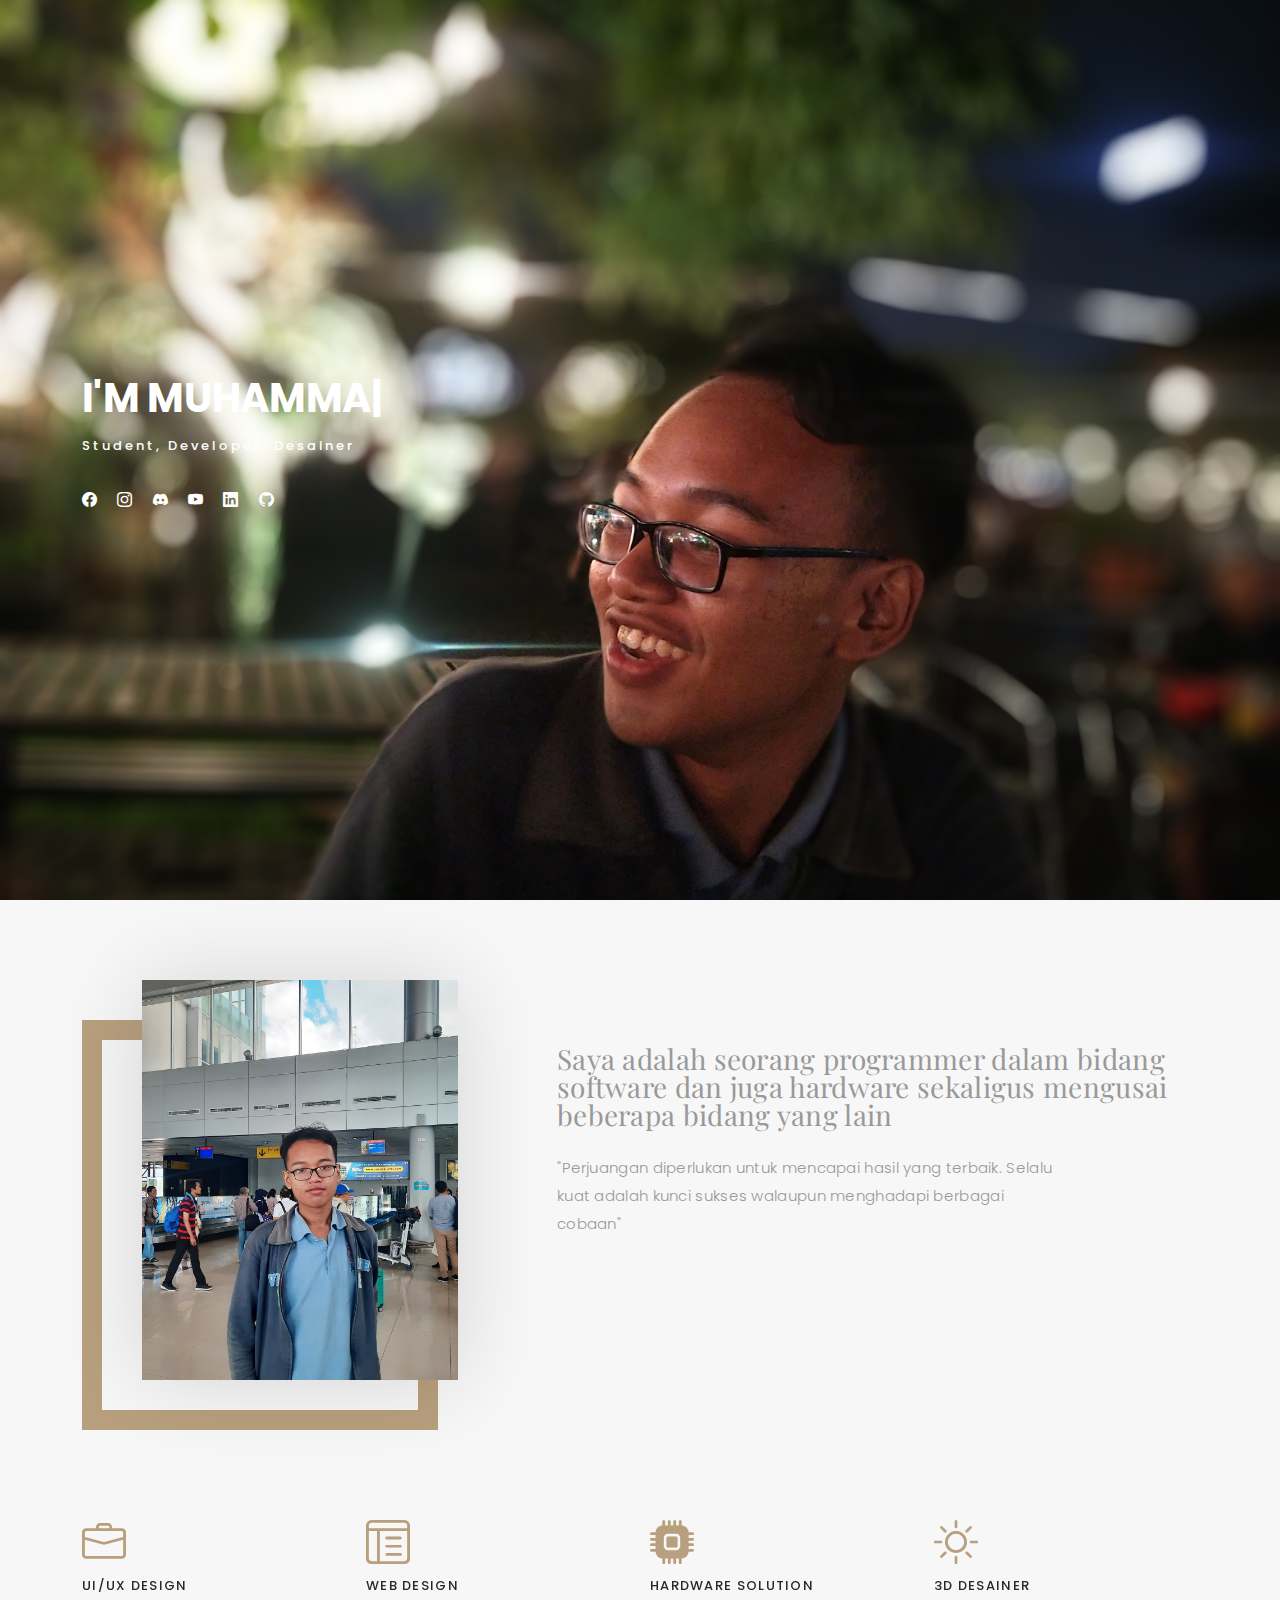
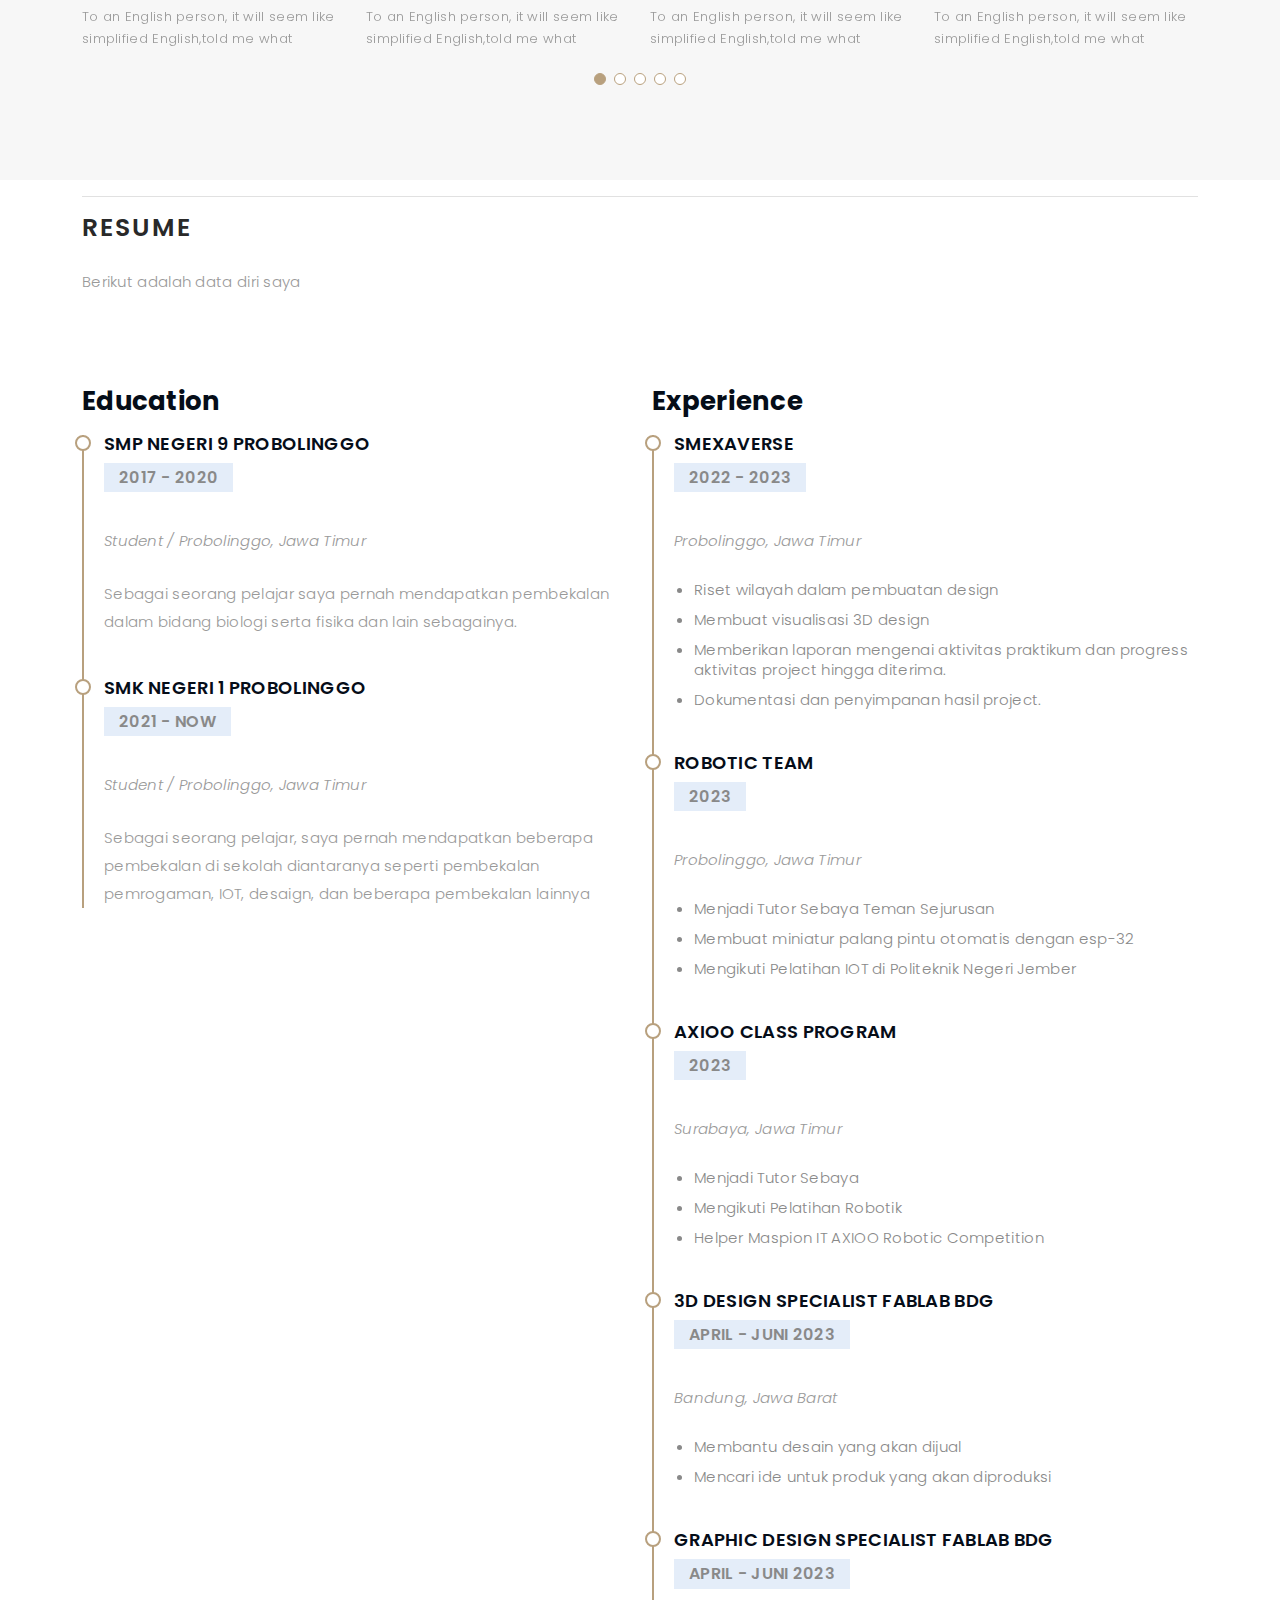
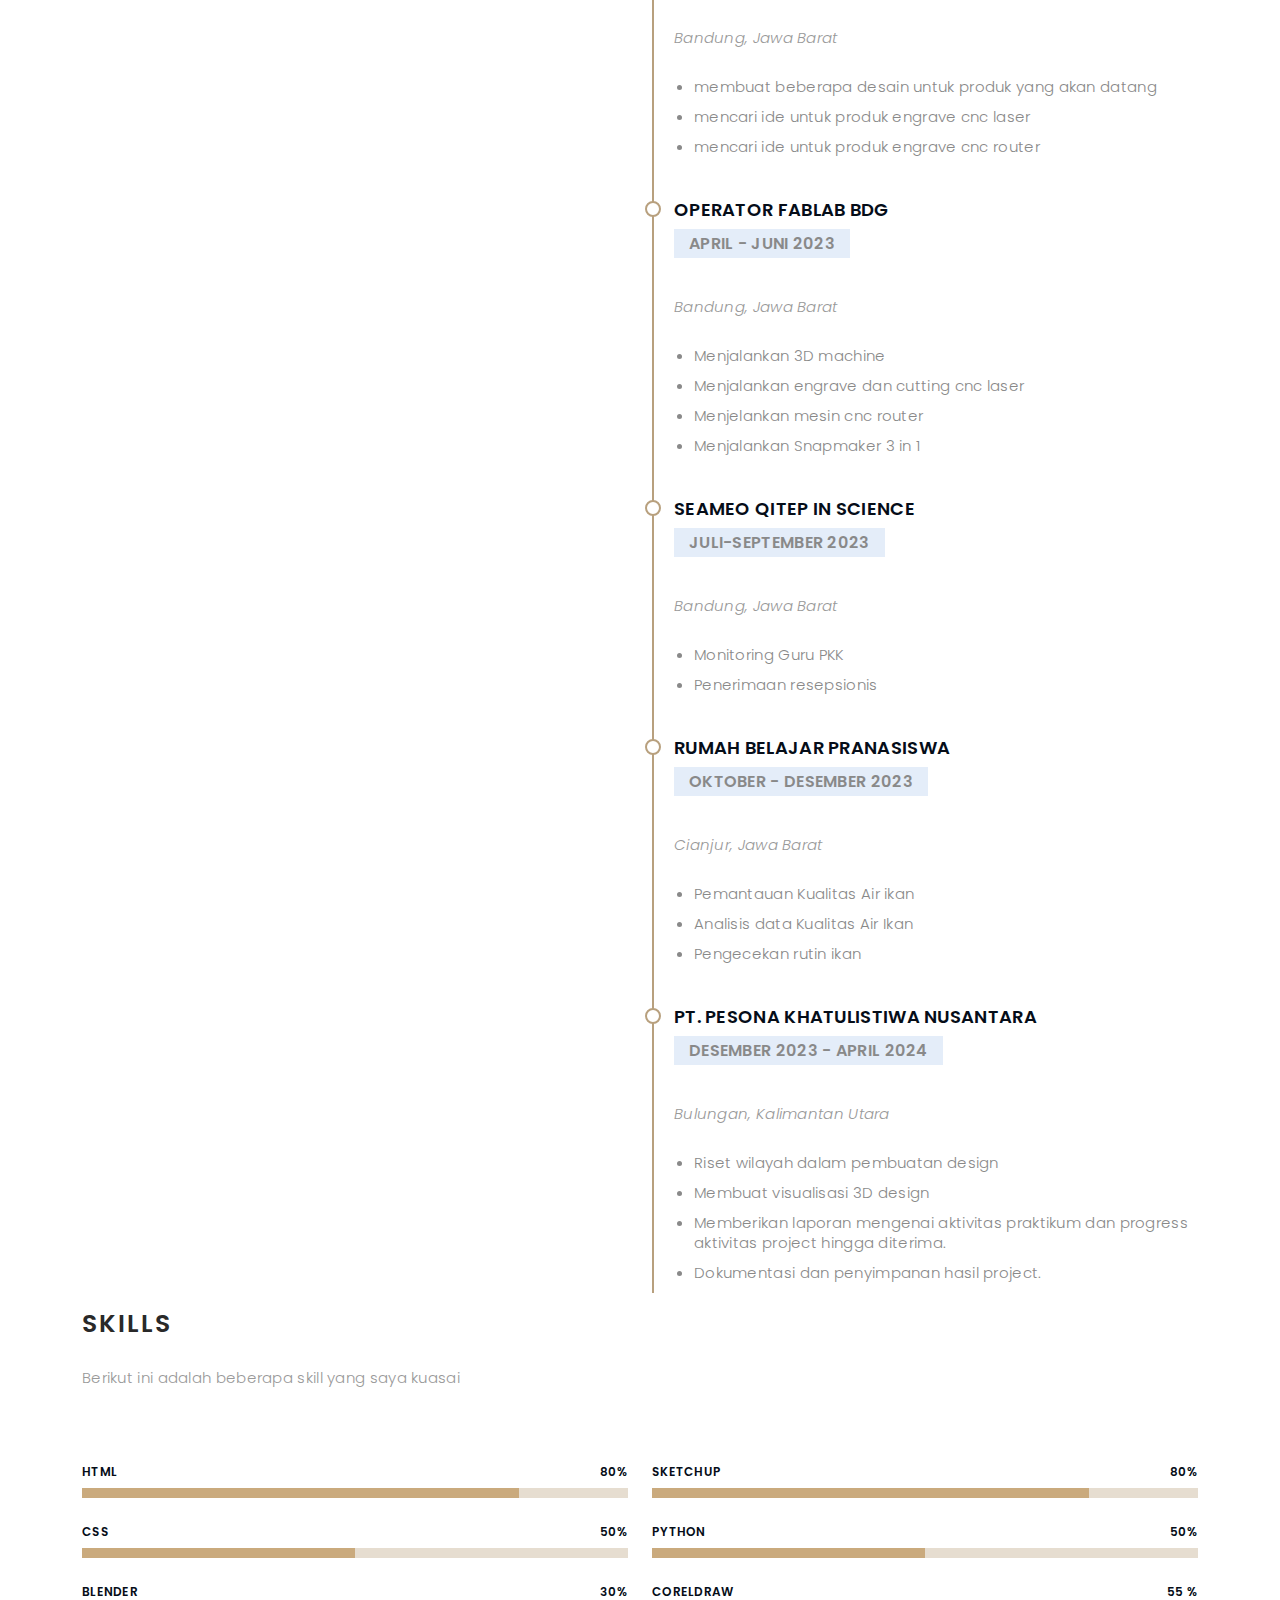
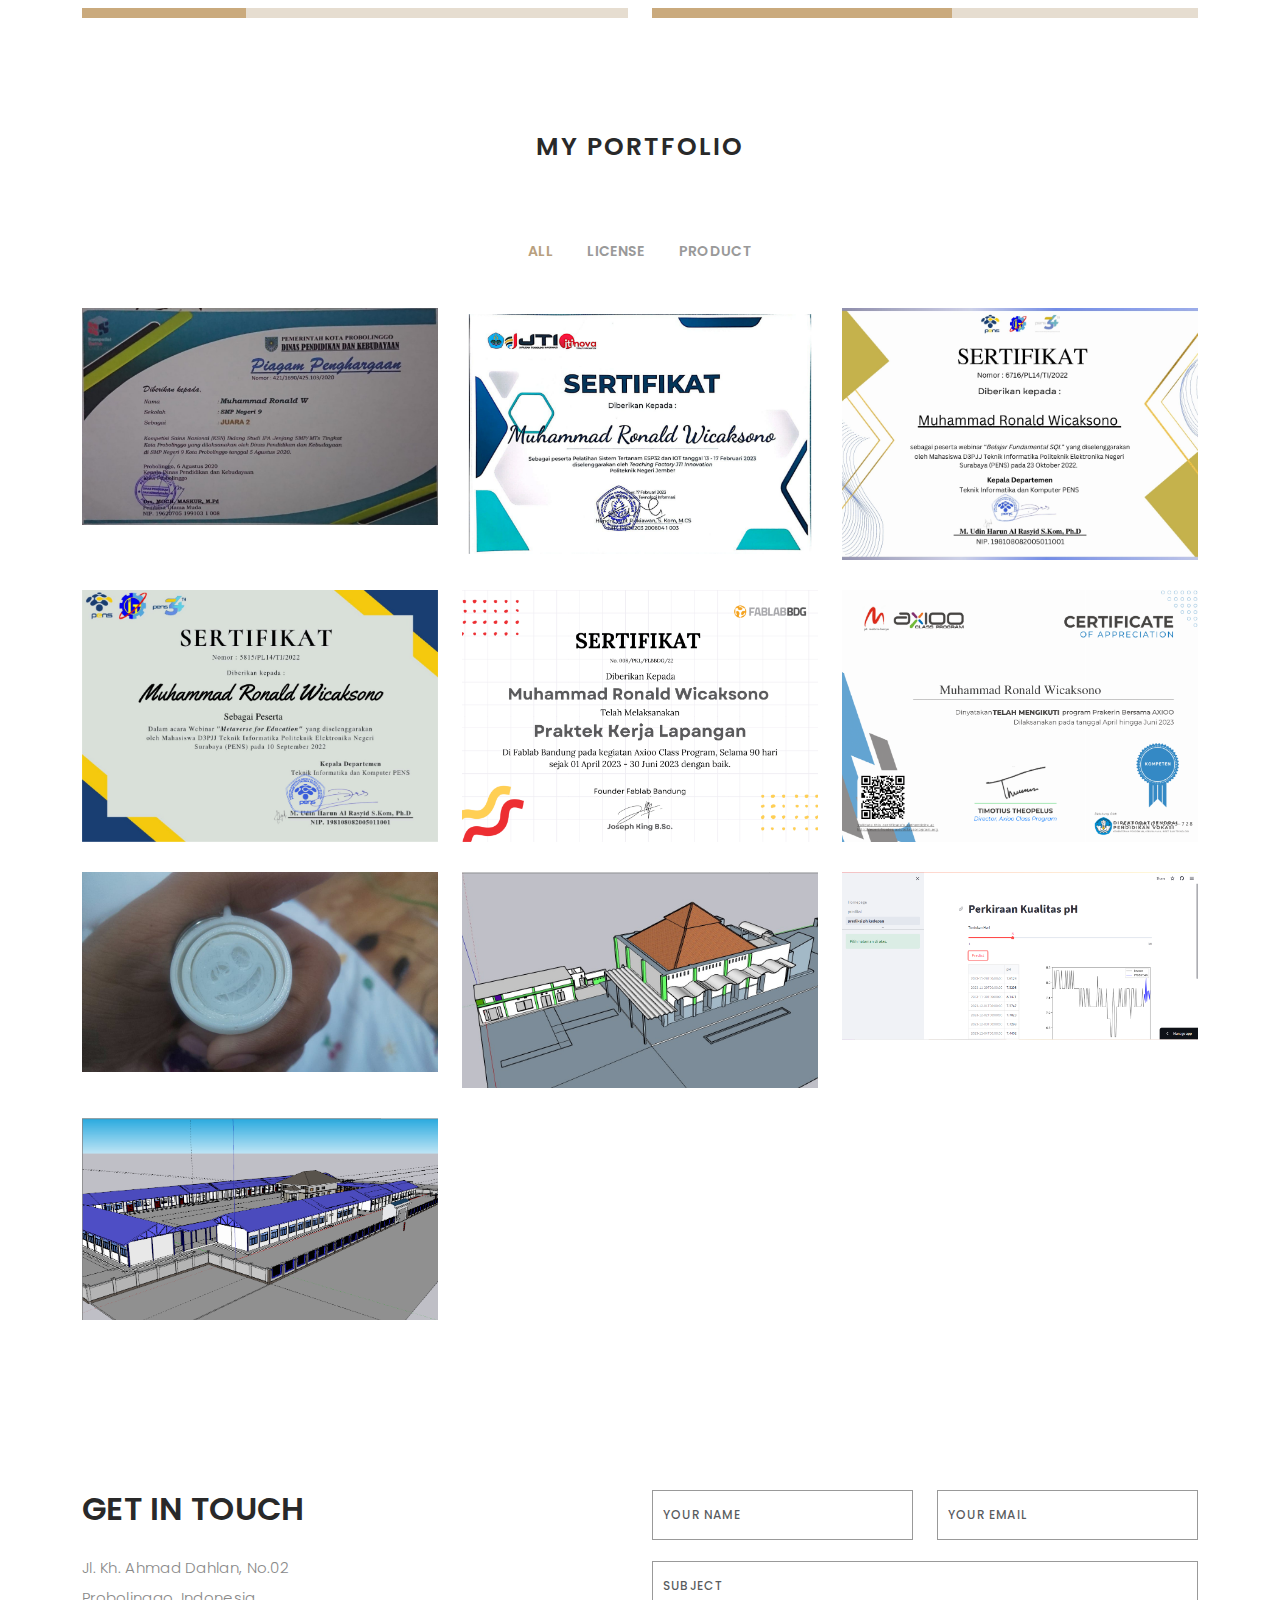
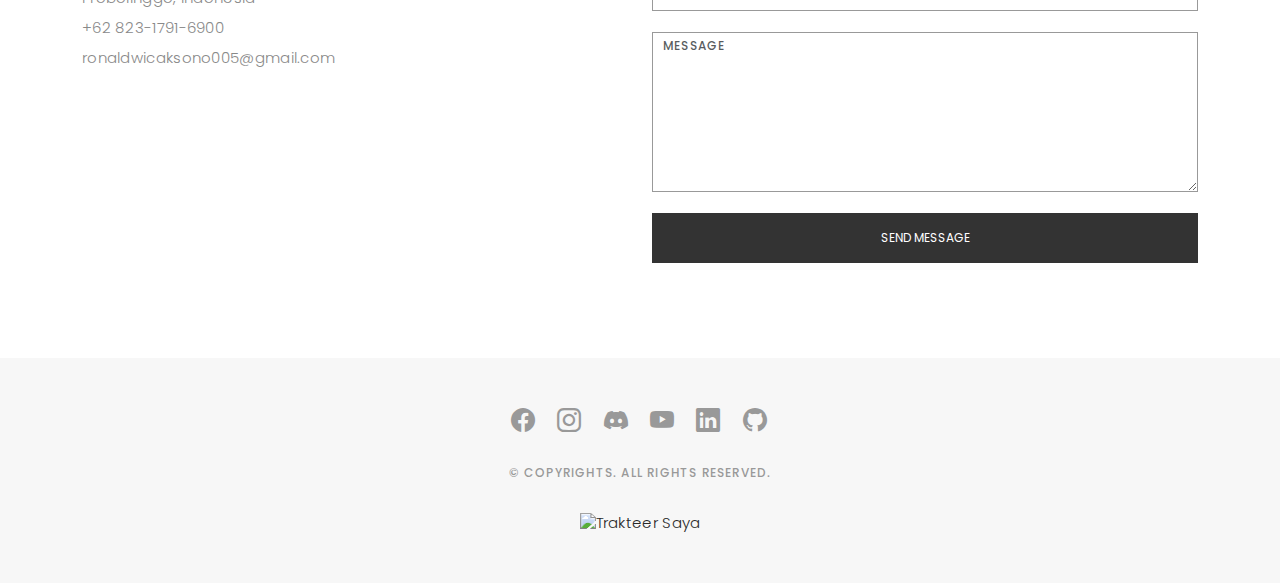
==== commit 52bdab0d: "update github" ====
--- a/index.html
+++ b/index.html
@@ -78,7 +78,7 @@
           <li><a href="https://discord.gg/qGpp6dRfaq"><i class="bi bi-discord"></i></a></li>
           <li><a href="https://www.youtube.com/@Ronald_Wicaksono"><i class="bi bi-youtube"></i></a></li>
           <li><a href="https://www.linkedin.com/in/muhammad-ronald-wicaksono-7356532b0/"><i class="bi bi-linkedin"></i></a></li>
-
+          <li><a href="https://github.com/ronald-afk"><i class="bi bi-github"></i></a></li>
 
         </ul>
       </div>
@@ -691,7 +691,7 @@
           <li><a href="https://discord.gg/qGpp6dRfaq"><i class="bi bi-discord"></i></a></li>
           <li><a href="https://www.youtube.com/@Ronald_Wicaksono"><i class="bi bi-youtube"></i></a></li>
           <li><a href="https://www.linkedin.com/in/muhammad-ronald-wicaksono-7356532b0/"><i class="bi bi-linkedin"></i></a></li>
-        
+          <li><a href="https://github.com/ronald-afk"><i class="bi bi-github"></i></a></li>
         </ul>
 
       </div>
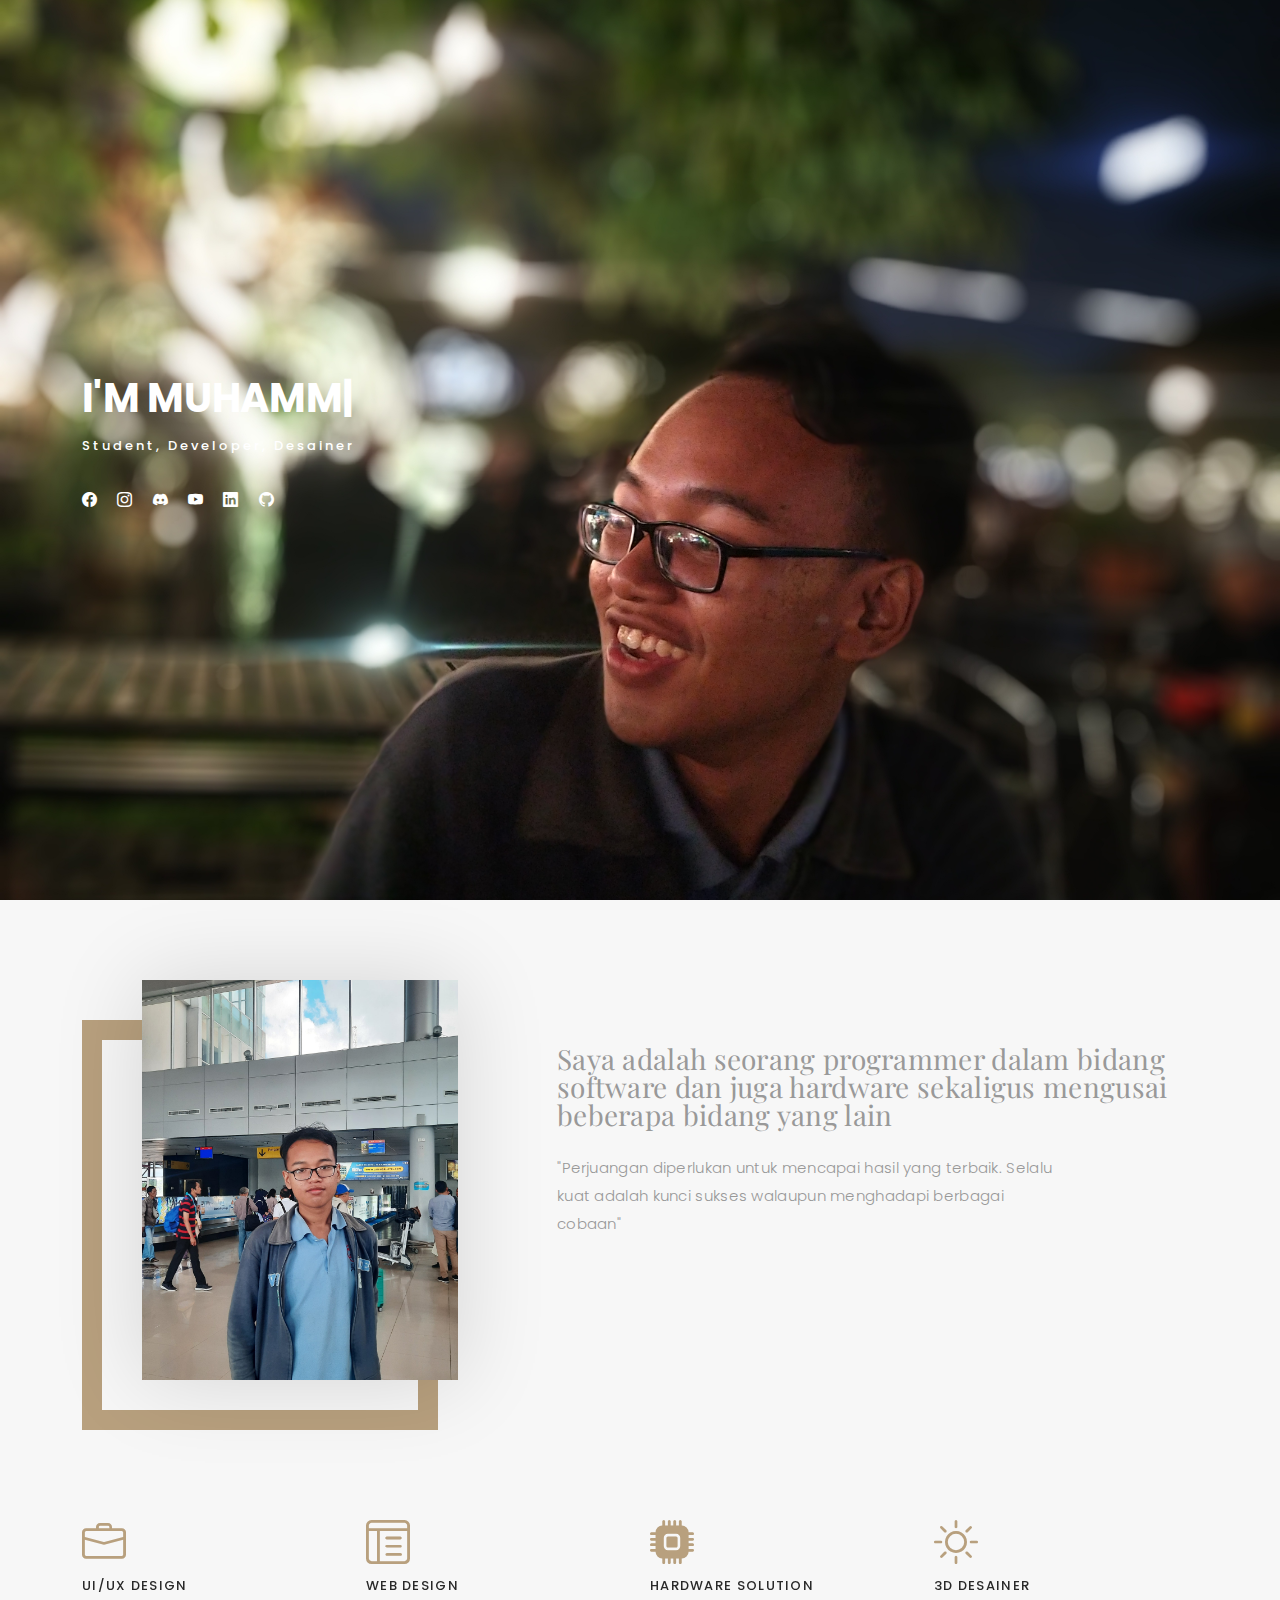
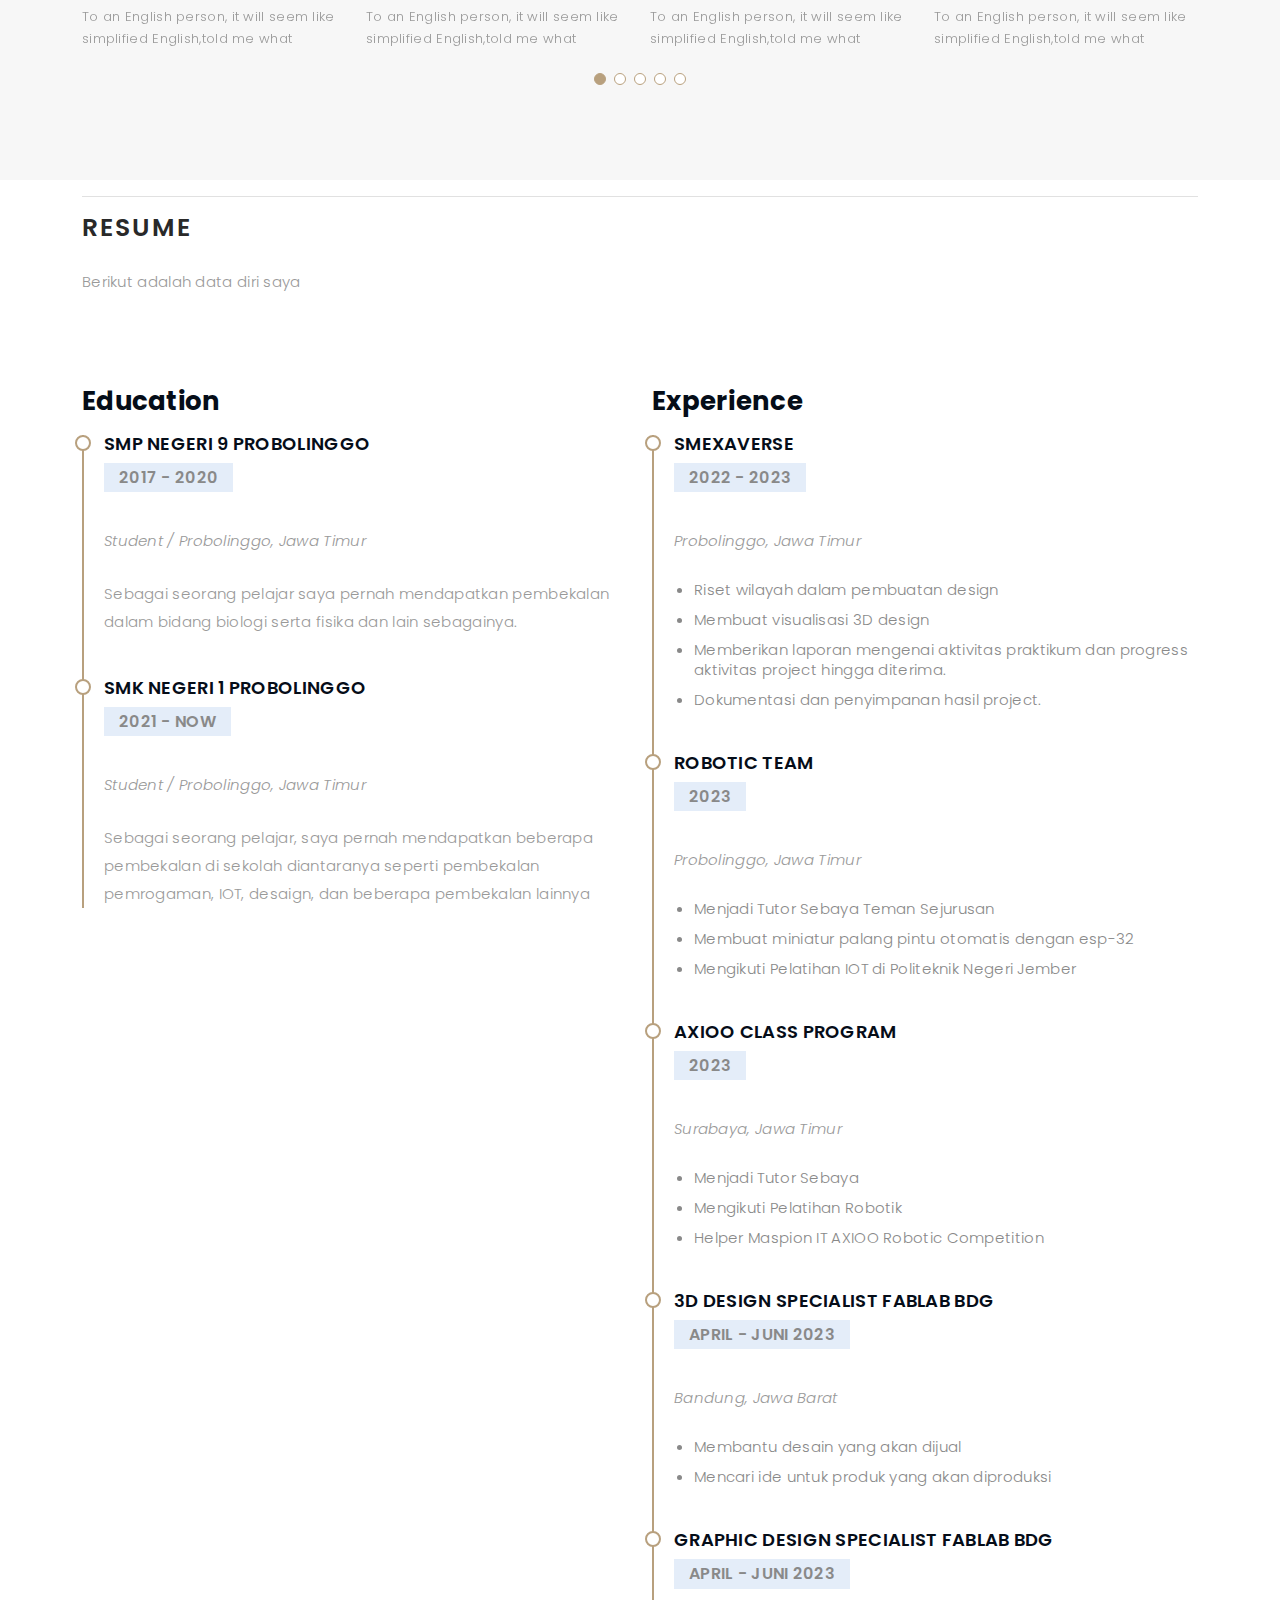
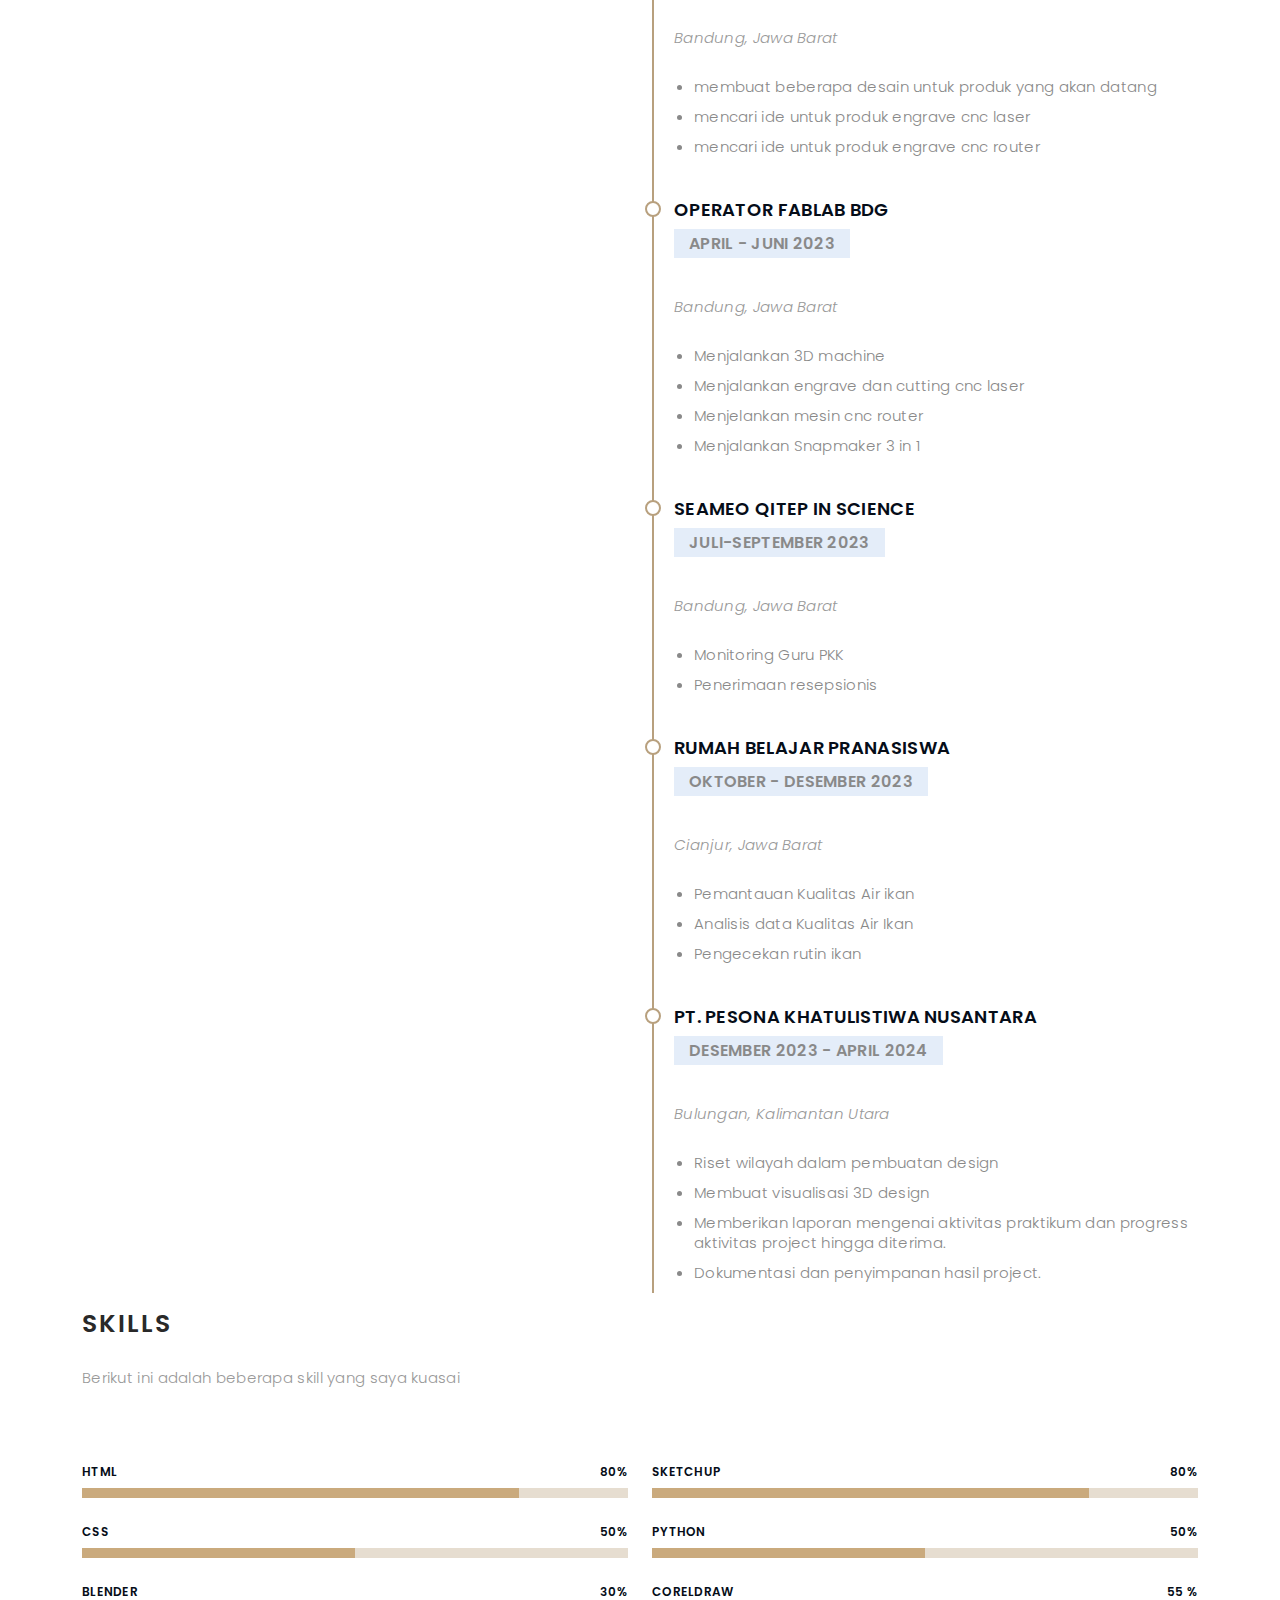
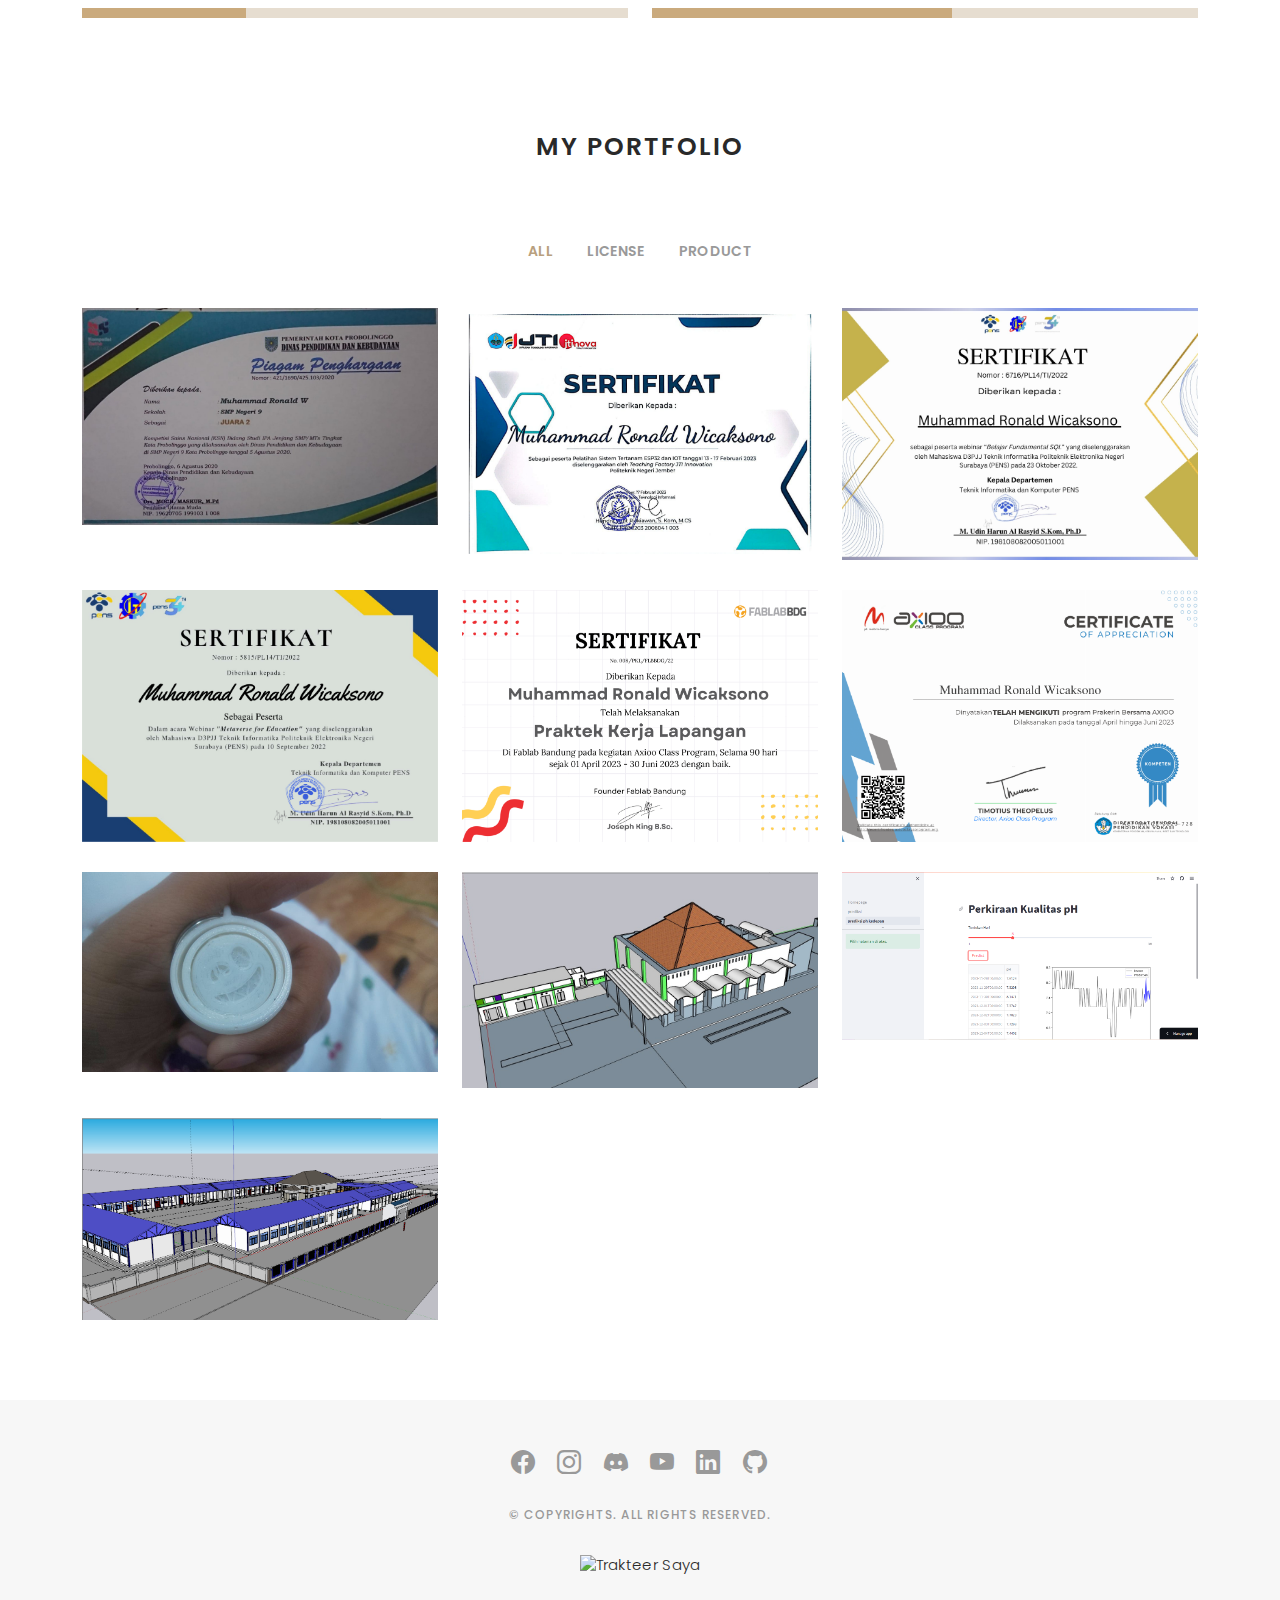
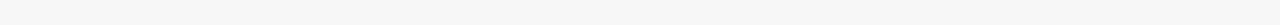
==== commit 5b8edcd0: "update data" ====
--- a/index.html
+++ b/index.html
@@ -75,7 +75,7 @@
           <li><a href="https://www.facebook.com/roni.wicaksana.7"><i class="bi bi-facebook"></i></a></li>
 
           <li><a href="https://www.instagram.com/ronald_ue/"><i class="bi bi-instagram"></i></a></li>
-          <li><a href="https://discord.gg/qGpp6dRfaq"><i class="bi bi-discord"></i></a></li>
+          <li><a href="https://discord.gg/6JfQrn9T"><i class="bi bi-discord"></i></a></li>
           <li><a href="https://www.youtube.com/@Ronald_Wicaksono"><i class="bi bi-youtube"></i></a></li>
           <li><a href="https://www.linkedin.com/in/muhammad-ronald-wicaksono-7356532b0/"><i class="bi bi-linkedin"></i></a></li>
           <li><a href="https://github.com/ronald-afk"><i class="bi bi-github"></i></a></li>
@@ -422,7 +422,7 @@
               <h4>Olimpiade Sains Nasional Jenjang SMP Tingkat Kota</h4>
               <p>Juara 2</p>
               <a href="assets/img/portfolio/Image-026_21_17_10.jpg" data-gallery="portfolioGallery" class="portfolio-lightbox preview-link" title="Sertifikat"><i class="bx bx-plus"></i></a>
-              <a href="portfolio-details.html" class="details-link" title="More Details"><i class="bx bx-link"></i></a>
+              <!-- <a href="olim.html" class="details-link" title="More Details"><i class="bx bx-link"></i></a> -->
             </div>
           </div>
 
@@ -433,7 +433,7 @@
               <h4>Pelatihan Robotik Politeknik jember</h4>
               <p>IOT</p>
               <a href="assets/img/portfolio/019f91025c5849c688b2c9b4520b6557-1.png" data-gallery="portfolioGallery" class="portfolio-lightbox preview-link" title="Sertifikat"><i class="bx bx-plus"></i></a>
-              <a href="portfolio-details.html" class="details-link" title="More Details"><i class="bx bx-link"></i></a>
+              <!-- <a href="portfolio-details.html" class="details-link" title="More Details"><i class="bx bx-link"></i></a> -->
             </div>
           </div>
 
@@ -443,7 +443,7 @@
               <h4>Webinar SQL PENS</h4>
               <p>Fundamental SQL</p>
               <a href="assets/img/portfolio/4D00048D-CD06-4955-98D0-FE4026859D26.jpg" data-gallery="portfolioGallery" class="portfolio-lightbox preview-link" title="Sertifikat"><i class="bx bx-plus"></i></a>
-              <a href="portfolio-details.html" class="details-link" title="More Details"><i class="bx bx-link"></i></a>
+              <!-- <a href="portfolio-details.html" class="details-link" title="More Details"><i class="bx bx-link"></i></a> -->
             </div>
           </div>
 
@@ -453,7 +453,7 @@
               <h4>Metaverse Education PENS</h4>
               <p>Fundamental Metaverse</p>
               <a href="assets/img/portfolio/Muhammad Ronald Wicaksono-1.png" data-gallery="portfolioGallery" class="portfolio-lightbox preview-link" title="Sertifikat"><i class="bx bx-plus"></i></a>
-              <a href="portfolio-details.html" class="details-link" title="More Details"><i class="bx bx-link"></i></a>
+              <!-- <a href="portfolio-details.html" class="details-link" title="More Details"><i class="bx bx-link"></i></a> -->
             </div>
           </div>
 
@@ -463,7 +463,7 @@
               <h4>Fablab Bandung</h4>
               <p>Praktek Kerja Lapangan</p>
               <a href="assets/img/portfolio/Sertifikat Fablab Bandung-5.png" data-gallery="portfolioGallery" class="portfolio-lightbox preview-link" title="Sertifikat"><i class="bx bx-plus"></i></a>
-              <a href="portfolio-details.html" class="details-link" title="More Details"><i class="bx bx-link"></i></a>
+              <!-- <a href="portfolio-details.html" class="details-link" title="More Details"><i class="bx bx-link"></i></a> -->
             </div>
           </div>
 
@@ -473,7 +473,7 @@
               <h4>AXIOO</h4>
               <p>Praktek Kerja Lapangan</p>
               <a href="assets/img/portfolio/muhammad-ronald-wicaksono-axioo.png" data-gallery="portfolioGallery" class="portfolio-lightbox preview-link" title="Sertifikat"><i class="bx bx-plus"></i></a>
-              <a href="portfolio-details.html" class="details-link" title="More Details"><i class="bx bx-link"></i></a>
+              <!-- <a href="portfolio-details.html" class="details-link" title="More Details"><i class="bx bx-link"></i></a> -->
             </div>
           </div>
 
@@ -484,7 +484,7 @@
               <h4>3D PRINT</h4>
               <p>Emoji dan lainnya</p>
               <a href="assets/img/portfolio/WhatsApp Image 2023-07-04 at 06.11.07.jpg" data-gallery="portfolioGallery" class="portfolio-lightbox preview-link" title="produk"><i class="bx bx-plus"></i></a>
-              <a href="portfolio-details.html" class="details-link" title="More Details"><i class="bx bx-link"></i></a>
+              <!-- <a href="Fablab.html" class="details-link" title="More Details"><i class="bx bx-link"></i></a> -->
             </div>
           </div>
 
@@ -495,7 +495,7 @@
               <h4>Musholla dan ruang pramuka SMKN 1 PROBOLINGGO</h4>
               <p>Metaverse 2022</p>
               <a href="assets/img/portfolio/Screenshot 2023-07-03 134053.jpg" data-gallery="portfolioGallery" class="portfolio-lightbox preview-link" title="produk"><i class="bx bx-plus"></i></a>
-              <a href="portfolio-details.html" class="details-link" title="More Details"><i class="bx bx-link"></i></a>
+              <!-- <a href="portfolio-details.html" class="details-link" title="More Details"><i class="bx bx-link"></i></a> -->
             </div> 
           </div>
 
@@ -505,7 +505,7 @@
               <h4>Prediksi Kualitas Air Ikan Nila</h4>
               <p>Rumah Belajar Pranasiswa</p>
               <a href="assets/img/portfolio/Capture2.PNG" data-gallery="portfolioGallery" class="portfolio-lightbox preview-link" title="produk"><i class="bx bx-plus"></i></a>
-              <a href="portfolio-details.html" class="details-link" title="More Details"><i class="bx bx-link"></i></a>
+              <a href="Kualitas.html" class="details-link" title="More Details"><i class="bx bx-link"></i></a>
             </div> 
           </div>
 
@@ -514,9 +514,9 @@
             <img src="assets/img/portfolio/rancangan SMA.png" class="img-fluid" alt="">
             <div class="portfolio-info">
               <h4>Rancangan Sekolah Menengah Atas</h4>
-              <p>Metaverse 2024</p>
-              <a href="assets/img/portfolio/rancangan SMA.png" data-gallery="portfolioGallery" class="portfolio-lightbox preview-link" title="produk"><i class="bx bx-plus"></i></a>
-              <a href="portfolio-details.html" class="details-link" title="More Details"><i class="bx bx-link"></i></a>
+              <p>PT. PESONA KHATULISTIWA NUSANTARA</p>
+              <a href="assets/img/portfolio/rancangan SMA.png" data-gallery="portfolioGallery" class="portfolio-lightbox preview-link" title="Desaign"><i class="bx bx-plus"></i></a>
+              <a href="Sekayan.html" class="details-link" title="More Details"><i class="bx bx-link"></i></a>
             </div> 
           </div>
 
@@ -611,7 +611,7 @@
     
 
     <!-- ======= Contact Section ======= -->
-    <div id="contact" class="paddsection">
+    <!-- <div id="contact" class="paddsection">
       <div class="container">
         <div class="contact-block1">
           <div class="row">
@@ -675,7 +675,7 @@
           </div>
         </div>
       </div>
-    </div><!-- End Contact Section -->
+    </div>End Contact Section -->
 
   </main><!-- End #main -->
 
@@ -688,7 +688,7 @@
           <li><a href="https://www.facebook.com/roni.wicaksana.7"><i class="bi bi-facebook"></i></a></li>
           
           <li><a href="https://www.instagram.com/ronald_ue/"><i class="bi bi-instagram"></i></a></li>
-          <li><a href="https://discord.gg/qGpp6dRfaq"><i class="bi bi-discord"></i></a></li>
+          <li><a href="https://discord.gg/6JfQrn9T"><i class="bi bi-discord"></i></a></li>
           <li><a href="https://www.youtube.com/@Ronald_Wicaksono"><i class="bi bi-youtube"></i></a></li>
           <li><a href="https://www.linkedin.com/in/muhammad-ronald-wicaksono-7356532b0/"><i class="bi bi-linkedin"></i></a></li>
           <li><a href="https://github.com/ronald-afk"><i class="bi bi-github"></i></a></li>
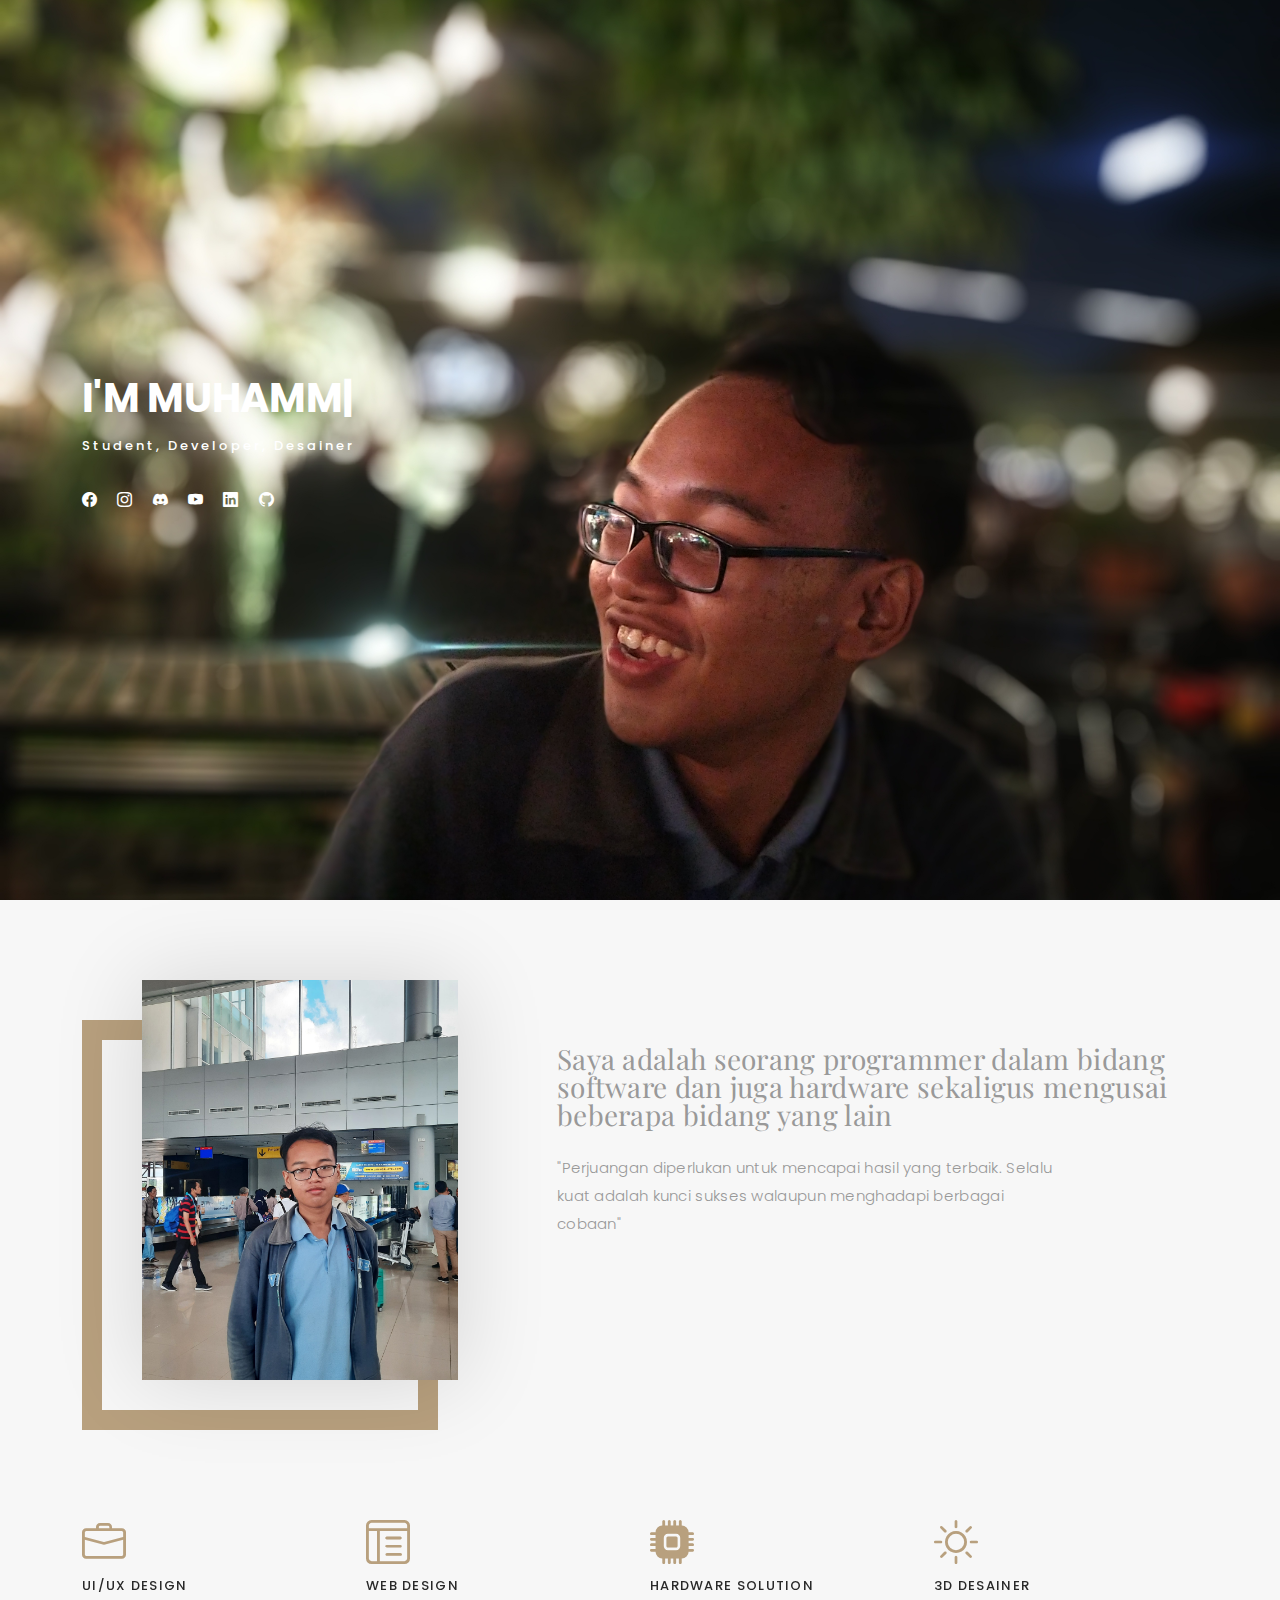
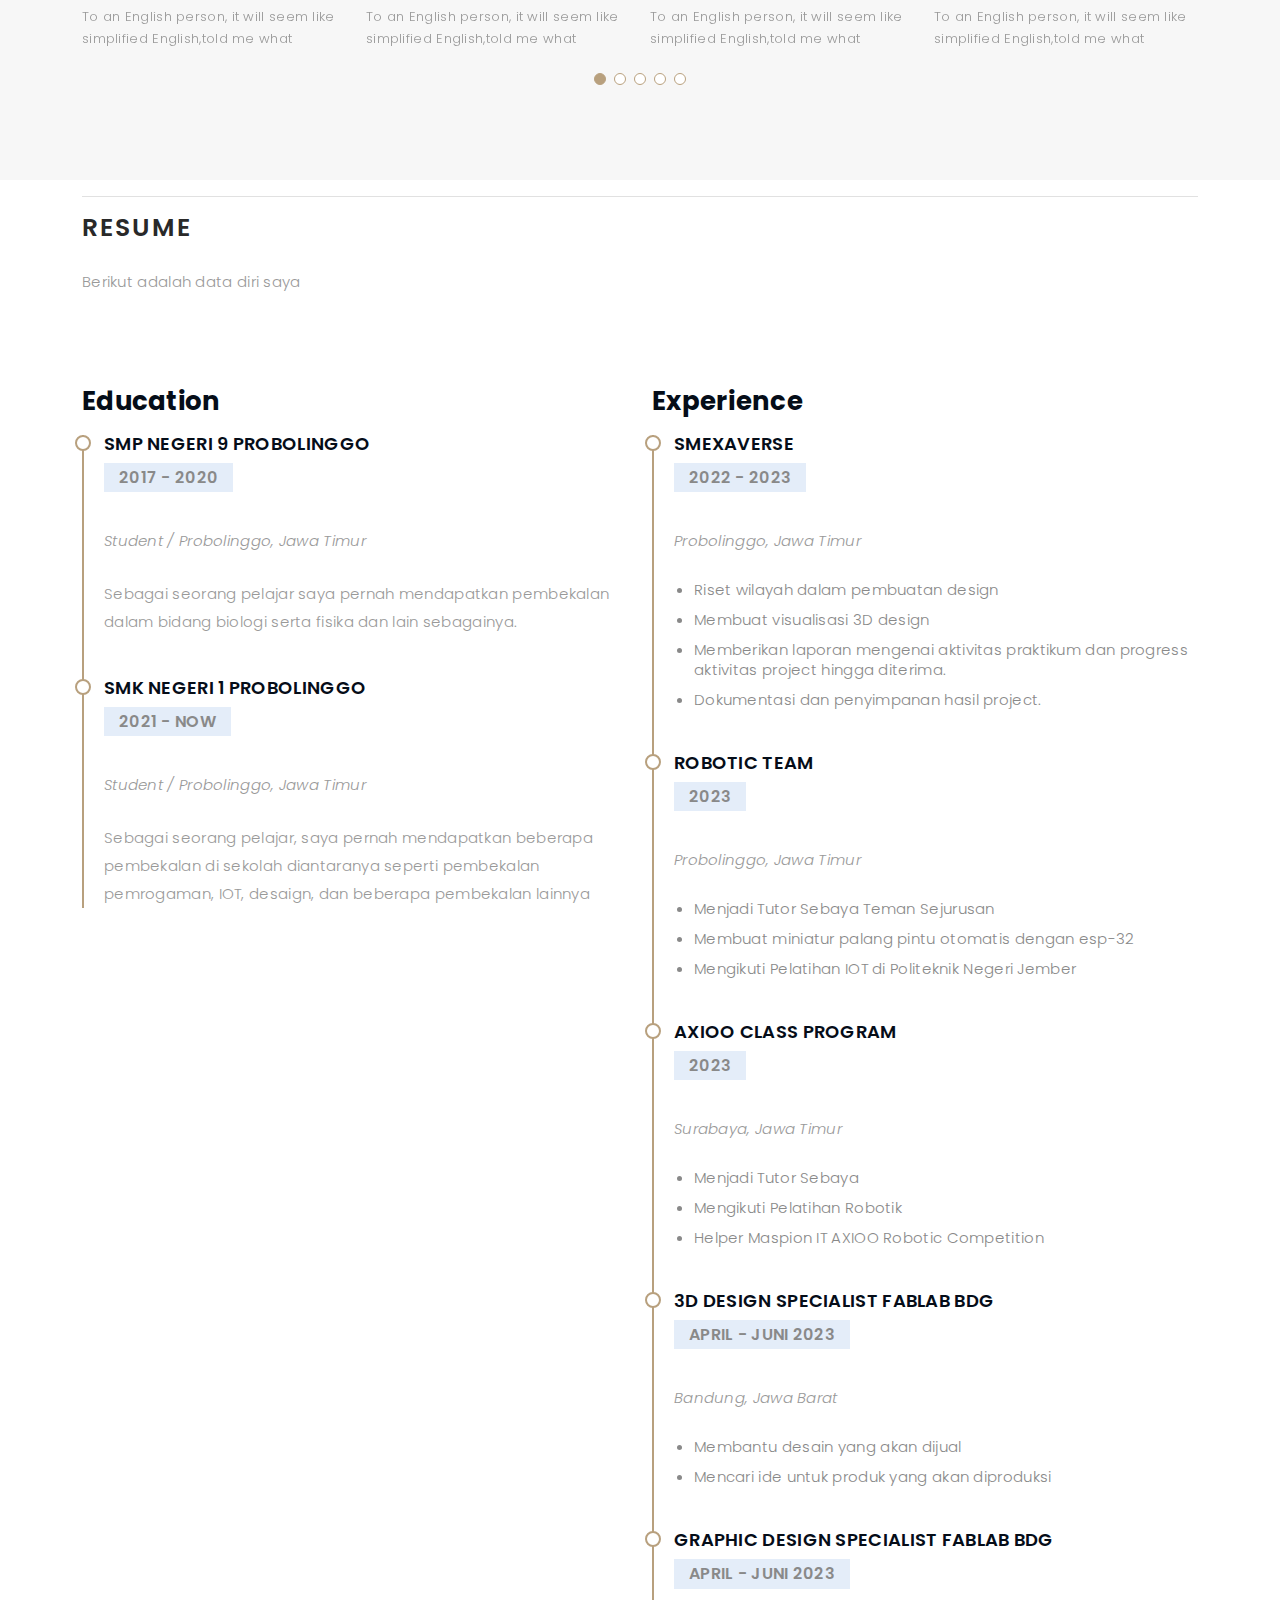
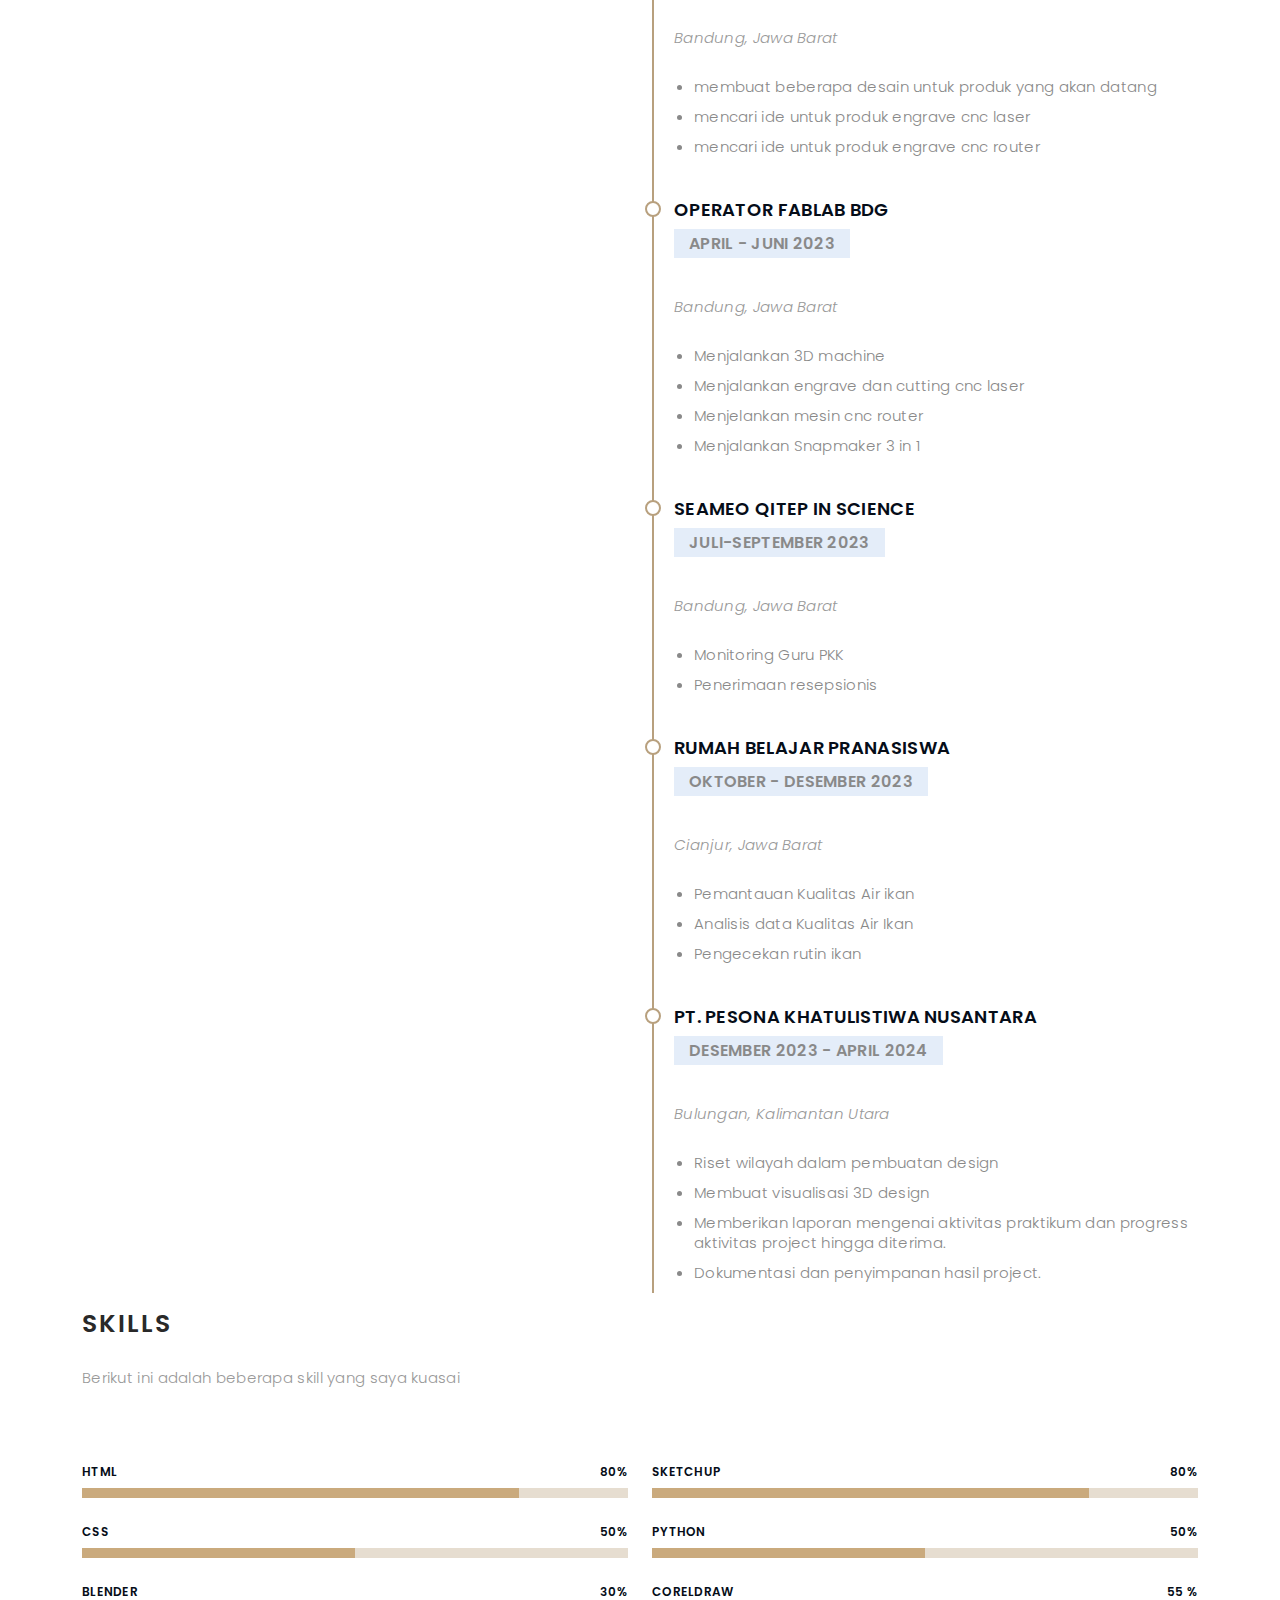
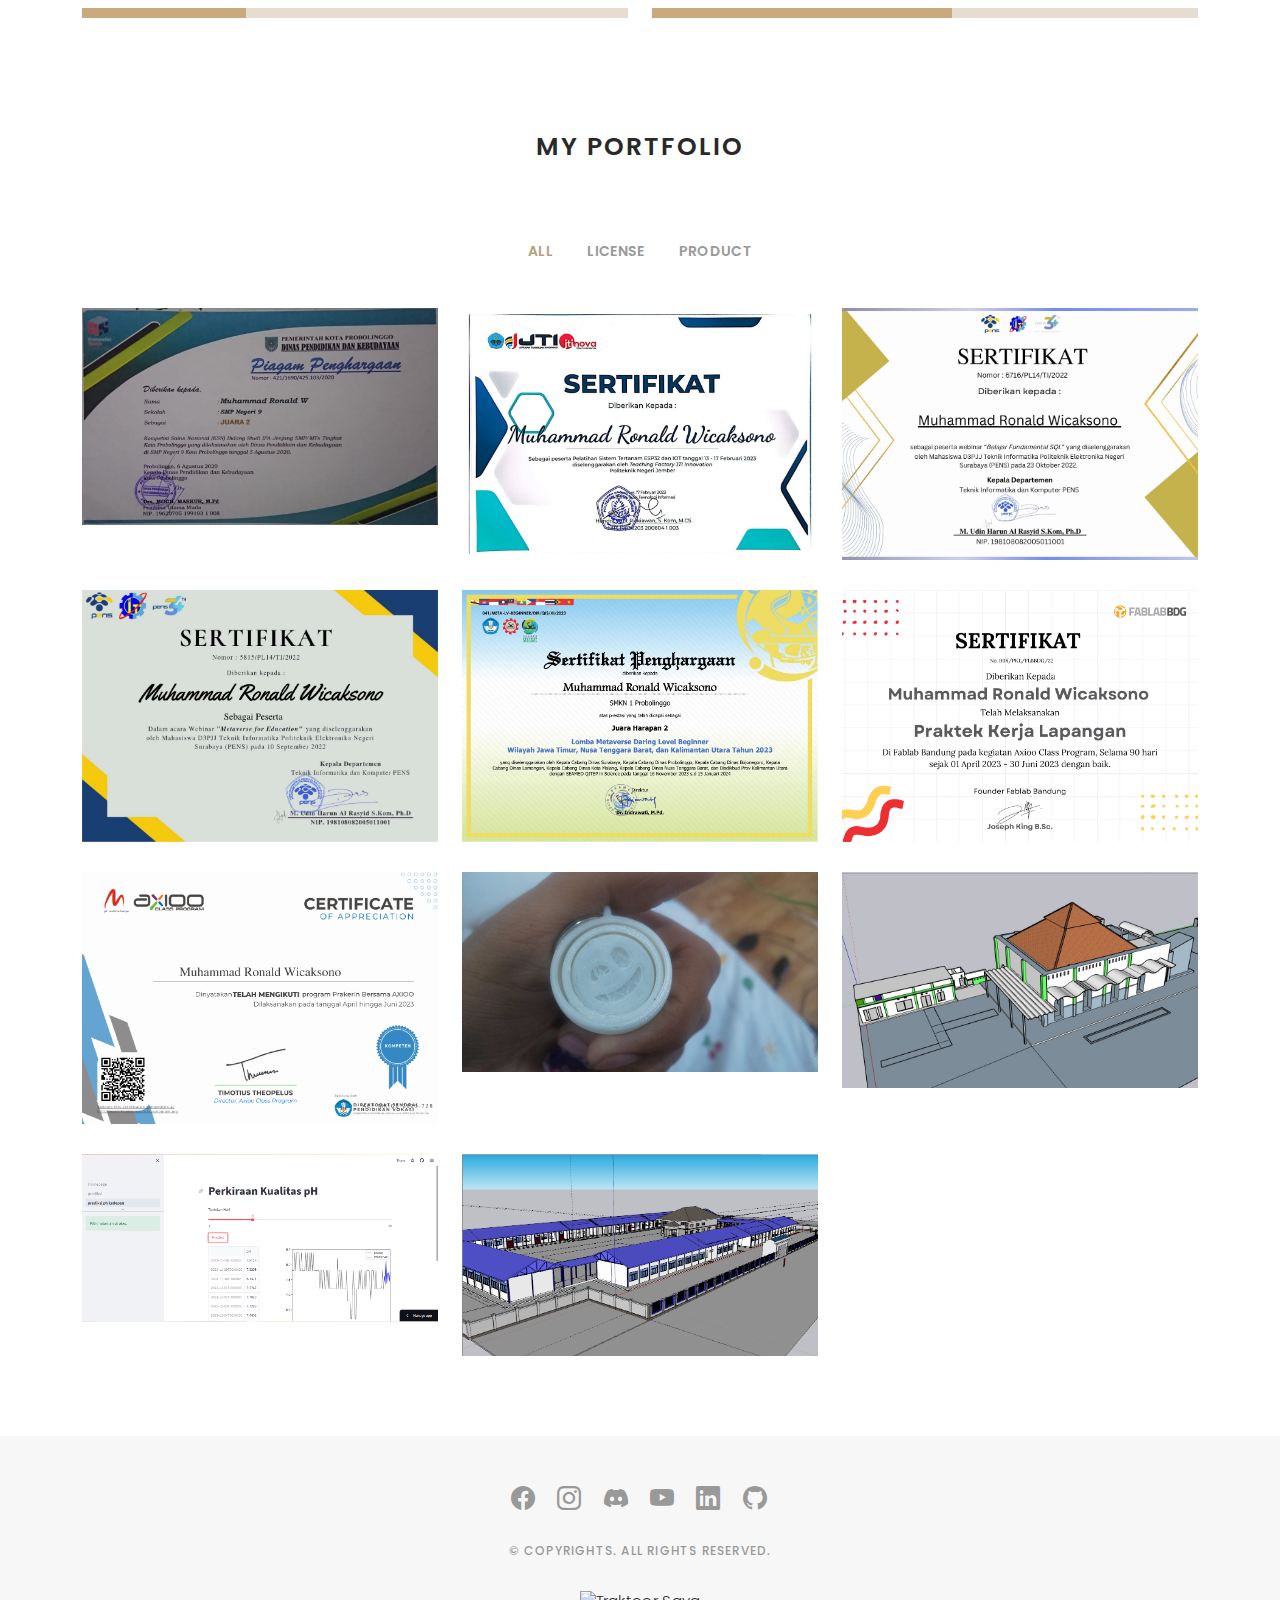
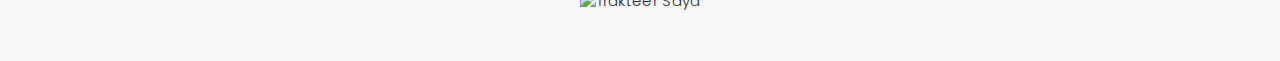
==== commit 27a88f86: "update sertif" ====
--- a/index.html
+++ b/index.html
@@ -458,6 +458,17 @@
           </div>
 
           <div class="col-lg-4 col-md-6 portfolio-item filter-app">
+            <img src="assets/img/portfolio/11_Sertifikat Juara Harapan Meta lv Beginner-1.png" class="img-fluid" alt="">
+            <div class="portfolio-info">
+              <h4>Metaverse Education PENS</h4>
+              <p>Fundamental Metaverse</p>
+              <a href="assets/img/portfolio/11_Sertifikat Juara Harapan Meta lv Beginner-1.png" data-gallery="portfolioGallery" class="portfolio-lightbox preview-link" title="Sertifikat"><i class="bx bx-plus"></i></a>
+              <!-- <a href="portfolio-details.html" class="details-link" title="More Details"><i class="bx bx-link"></i></a> -->
+            </div>
+          </div>
+
+
+          <div class="col-lg-4 col-md-6 portfolio-item filter-app">
             <img src="assets/img/portfolio/Sertifikat Fablab Bandung-5.png" class="img-fluid" alt="">
             <div class="portfolio-info">
               <h4>Fablab Bandung</h4>
